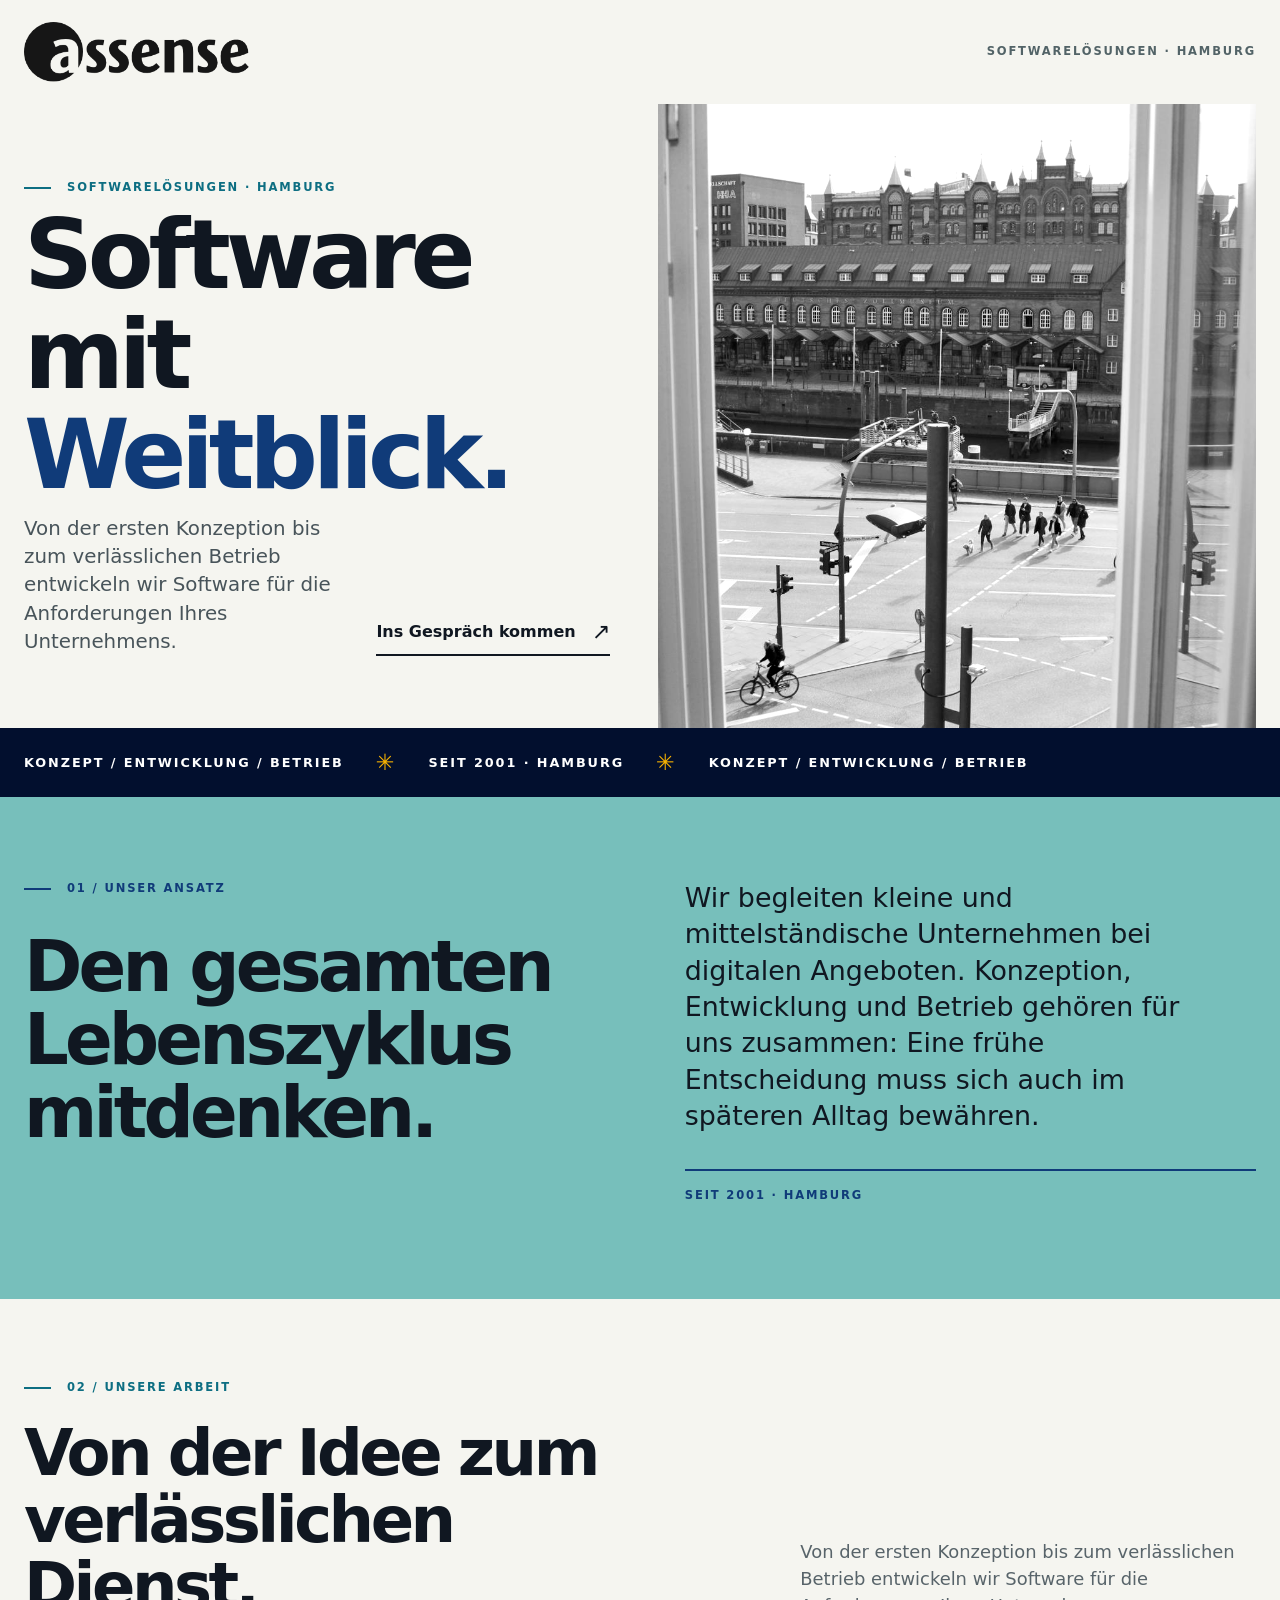
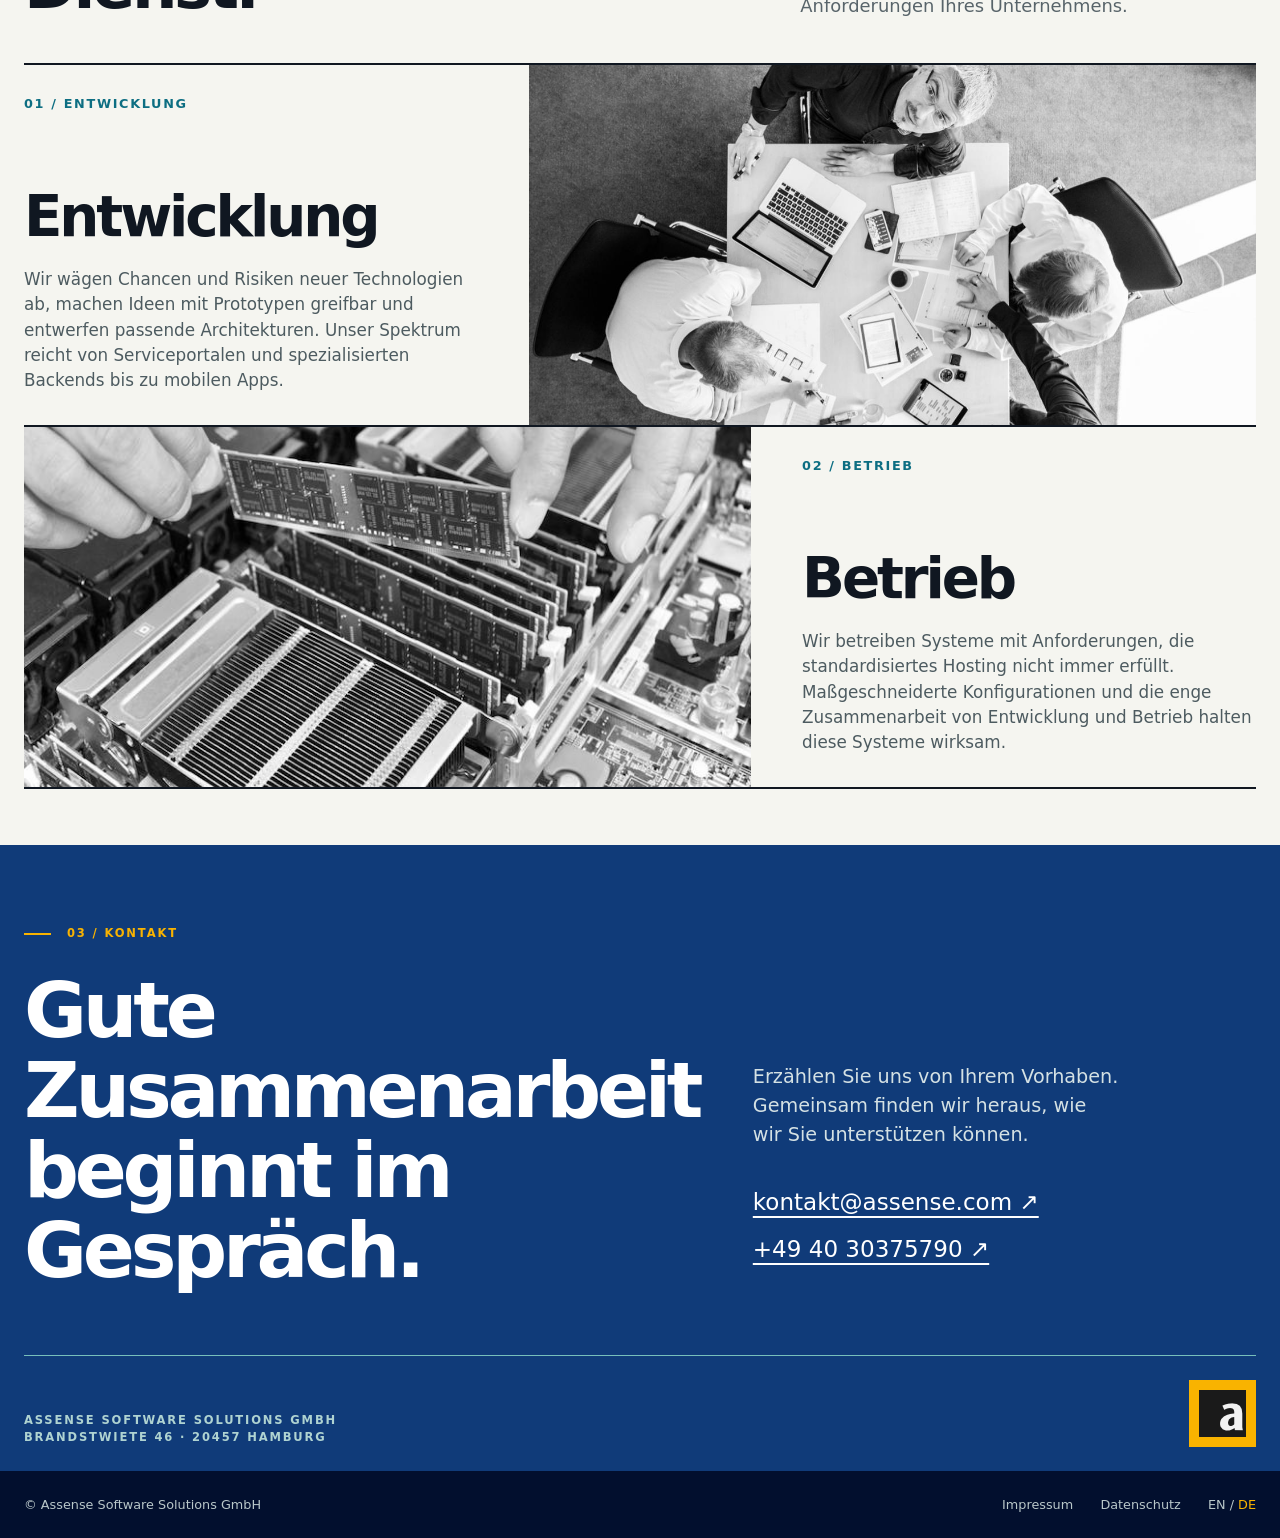
==== public/de/index.html @ f6736965 "Build static bilingual Assense site" ====
<!doctype html>
<html lang="de"><head><meta charset="utf-8"><meta name="viewport" content="width=device-width,initial-scale=1"><title>Assense Software Solutions — Hamburg</title><link rel="stylesheet" href="../assets/site.css"><meta name="description" content="Von der ersten Konzeption bis zum verlässlichen Betrieb entwickeln wir Software für die Anforderungen Ihres Unternehmens."><link rel="alternate" hreflang="en" href="https://assense.com/en/"><link rel="alternate" hreflang="de" href="https://assense.com/de/"><link rel="alternate" hreflang="x-default" href="https://assense.com/en/"></head>
<body><header class="mast"><div class="wrap mast-inner"><img src="../assense_logo_dark.png" alt="Assense"><p class="mast-note">Softwarelösungen · Hamburg</p></div></header>
<main><section class="hero" aria-labelledby="hero-title"><div class="wrap hero-grid"><div class="hero-copy"><p class="kicker">Softwarelösungen · Hamburg</p><h1 id="hero-title">Software mit<br><em>Weitblick.</em></h1><div class="hero-bottom"><p class="lede">Von der ersten Konzeption bis zum verlässlichen Betrieb entwickeln wir Software für die Anforderungen Ihres Unternehmens.</p><a class="arrow-link" href="#contact">Ins Gespräch kommen</a></div></div><div class="hero-art"><img src="../assets/banner.svg" alt="" fetchpriority="high"></div></div></section>
<div class="ticker" aria-hidden="true"><div class="wrap ticker-inner"><span>KONZEPT / ENTWICKLUNG / BETRIEB</span><b>✳</b><span>Seit 2001 · Hamburg</span><b>✳</b><span>KONZEPT / ENTWICKLUNG / BETRIEB</span></div></div>
<section class="approach" aria-labelledby="approach-title"><div class="wrap approach-grid"><div><p class="kicker">01 / Unser Ansatz</p><h2 id="approach-title">Den gesamten Lebenszyklus mitdenken.</h2></div><div class="approach-copy"><p>Wir begleiten kleine und mittelständische Unternehmen bei digitalen Angeboten. Konzeption, Entwicklung und Betrieb gehören für uns zusammen: Eine frühe Entscheidung muss sich auch im späteren Alltag bewähren.</p><div class="approach-rule"></div><p class="micro">Seit 2001 · Hamburg</p></div></div></section>
<section class="services" aria-labelledby="services-title"><div class="wrap"><div class="services-heading"><div><p class="kicker">02 / Unsere Arbeit</p><h2 id="services-title">Von der Idee zum verlässlichen Dienst.</h2></div><p>Von der ersten Konzeption bis zum verlässlichen Betrieb entwickeln wir Software für die Anforderungen Ihres Unternehmens.</p></div><article class="service-row"><div class="service-copy"><p class="service-no">01 / ENTWICKLUNG</p><h3>Entwicklung</h3><p>Wir wägen Chancen und Risiken neuer Technologien ab, machen Ideen mit Prototypen greifbar und entwerfen passende Architekturen. Unser Spektrum reicht von Serviceportalen und spezialisierten Backends bis zu mobilen Apps.</p></div><div class="service-visual"><img src="../assets/entwicklung.svg" alt="" loading="lazy"></div></article><article class="service-row reverse"><div class="service-visual"><img src="../assets/betrieb.svg" alt="" loading="lazy"></div><div class="service-copy"><p class="service-no">02 / BETRIEB</p><h3>Betrieb</h3><p>Wir betreiben Systeme mit Anforderungen, die standardisiertes Hosting nicht immer erfüllt. Maßgeschneiderte Konfigurationen und die enge Zusammenarbeit von Entwicklung und Betrieb halten diese Systeme wirksam.</p></div></article></div></section>
<section class="contact" id="contact" aria-labelledby="contact-title"><div class="wrap"><div class="contact-grid"><div><p class="kicker">03 / Kontakt</p><h2 id="contact-title">Gute Zusammenarbeit beginnt im Gespräch.</h2></div><div class="contact-content"><p>Erzählen Sie uns von Ihrem Vorhaben. Gemeinsam finden wir heraus, wie wir Sie unterstützen können.</p><a href="mailto:kontakt@assense.com">kontakt@assense.com ↗</a><a href="tel:+494030375790">+49 40 30375790 ↗</a></div></div><div class="contact-bottom"><p class="micro">Assense Software Solutions GmbH<br>Brandstwiete 46 · 20457 Hamburg</p><img src="../assense_logo_a_grau_eckig.png" alt="" aria-hidden="true"></div></div></section></main>
<footer class="footer"><div class="wrap footer-inner"><span>© Assense Software Solutions GmbH</span><div class="footer-links"><a href="imprint/">Impressum</a><a href="privacy/">Datenschutz</a><span class="lang"><a href="../en/"  lang="en">EN</a> / <a href="../de/" aria-current="page" lang="de">DE</a></span></div></div></footer></body></html>
---- public/assets/site.css ----
*{box-sizing:border-box}
html{scroll-behavior:smooth}
body{margin:0;background:#f5f5f0;color:#101721;font-family:system-ui,-apple-system,"Segoe UI",Roboto,Arial,sans-serif;line-height:1.5}
img{display:block;max-width:100%}
a{color:inherit}
a:focus-visible{outline:3px solid #f9b300;outline-offset:4px}
h1,h2,h3,p{margin:0}
h1,h2,h3{letter-spacing:-.055em;line-height:1.04}
.wrap{width:min(100% - 3rem,1350px);margin-inline:auto}
.mast{background:#f5f5f0}
.mast-inner{height:104px;display:flex;align-items:center;justify-content:space-between}
.mast img{width:225px;height:auto}
.mast-note,.meta,.kicker,.micro{font-size:.72rem;letter-spacing:.16em;text-transform:uppercase;font-weight:750}
.mast-note{color:#526367;text-align:right}
.hero{background:#f5f5f0}
.hero-grid{display:grid;grid-template-columns:1.03fr .97fr;min-height:590px}
.hero-copy{padding:4.7rem 3rem 4.5rem 0;display:flex;flex-direction:column;justify-content:space-between}
.kicker{color:#0d6e82;display:flex;align-items:center;gap:1rem}
.kicker:before{content:"";width:27px;height:2px;background:currentColor}
h1{font-size:clamp(4.6rem,7.5vw,8rem);max-width:10ch;font-weight:750;margin:.6rem 0}
h1 em{font-style:normal;color:#103b79}
.hero-bottom{display:grid;grid-template-columns:1fr auto;align-items:end;gap:2rem}
.lede{font-size:clamp(1.08rem,1.55vw,1.4rem);max-width:30ch;line-height:1.42;color:#48545a}
.arrow-link{font-weight:750;text-decoration:none;white-space:nowrap;display:inline-flex;align-items:center;gap:1rem;border-bottom:2px solid currentColor;padding-bottom:.35rem}
.arrow-link:after{content:"↗";font-size:1.4rem;font-weight:400}
.hero-art{position:relative;min-height:590px;overflow:hidden;background:#103b79}
.hero-art img{position:absolute;inset:0;width:100%;height:100%;object-fit:cover;filter:grayscale(100%) contrast(1.08)}
.ticker{background:#020f2e;color:#fff;overflow:hidden}
.ticker-inner{display:flex;align-items:center;gap:2rem;min-height:69px;white-space:nowrap;font-size:.8rem;text-transform:uppercase;letter-spacing:.15em;font-weight:750}
.ticker b{color:#f9b300;font-size:1.4rem;font-weight:500}
.approach{background:#77bfbb;padding:5.2rem 0 5.6rem;position:relative}
.approach-grid{display:grid;grid-template-columns:1fr 1fr;gap:clamp(2rem,7vw,8rem)}
.approach h2{font-size:clamp(3.2rem,5.5vw,6rem);max-width:13ch}
.approach .kicker{color:#103b79;margin-bottom:2.1rem}
.approach-copy{align-self:end;padding-bottom:.3rem}
.approach-copy p:first-child{font-size:clamp(1.35rem,2.1vw,1.9rem);line-height:1.35;max-width:31ch;font-weight:500}
.approach-rule{height:2px;background:#103b79;margin:2.2rem 0 1rem}
.approach-copy .micro{color:#103b79}
.services{background:#f5f5f0;padding:5rem 0 3.5rem}
.services-heading{display:grid;grid-template-columns:1fr 1fr;gap:3rem;align-items:end;margin-bottom:2.7rem}
.services h2{font-size:clamp(3.2rem,5vw,5.5rem);max-width:15ch}
.services .kicker{margin-bottom:1.5rem}
.services-heading p:last-child{max-width:40ch;color:#58646a;font-size:1.12rem;justify-self:end}
.service-row{display:grid;grid-template-columns:.82fr 1.18fr;min-height:360px;border-top:2px solid #101721}
.service-row:last-child{border-bottom:2px solid #101721}
.service-row.reverse{grid-template-columns:1.18fr .82fr}
.service-copy{display:flex;flex-direction:column;padding:1.8rem clamp(1.5rem,4vw,4rem) 2rem 0}
.service-row.reverse .service-copy{padding-left:clamp(1.5rem,4vw,4rem);padding-right:0}
.service-no{color:#0d6e82;font-size:.8rem;letter-spacing:.13em;font-weight:750}
.service-copy h3{font-size:clamp(2.8rem,4.4vw,4.9rem);margin:auto 0 1.3rem}
.service-copy p:last-child{font-size:1.05rem;line-height:1.5;color:#4d5b60;max-width:51ch}
.service-visual{position:relative;overflow:hidden;min-height:360px;background:#103b79}
.service-visual img{width:100%;height:100%;position:absolute;object-fit:cover;filter:grayscale(100%)}
.contact{background:#103b79;color:#fff;padding:5rem 0 0;overflow:hidden}
.contact-grid{display:grid;grid-template-columns:1.15fr .85fr;gap:3rem;align-items:end}
.contact .kicker{color:#f9b300;margin-bottom:1.8rem}
.contact h2{font-size:clamp(3.7rem,6vw,7rem);max-width:12ch}
.contact-content{padding-bottom:.7rem}
.contact-content p{color:#d4e1e4;font-size:1.2rem;max-width:30ch;margin-bottom:2.2rem}
.contact-content a{display:block;width:fit-content;color:#fff;font-size:clamp(1.1rem,1.8vw,1.7rem);text-underline-offset:.28em;margin:.8rem 0}
.contact-content a:hover{color:#f9b300}
.contact-bottom{margin-top:4rem;display:flex;align-items:end;justify-content:space-between;border-top:1px solid #77bfbb;padding:1.5rem 0}
.contact-bottom img{width:67px;height:67px;background:#f9b300;padding:10px}
.contact-bottom .micro{color:#afd3d1}
.footer{background:#020f2e;color:#b9c7c9;padding:1.5rem 0;font-size:.8rem}
.footer-inner{display:flex;justify-content:space-between;gap:1rem;flex-wrap:wrap}
.footer-links{display:flex;gap:1.7rem}
.footer a{text-decoration:none}
.footer .lang a{color:#b9c7c9}
.footer .lang a[aria-current]{color:#f9b300}
.draft{opacity:.6}
@media(max-width:900px){.hero-grid{grid-template-columns:1fr 1fr}.hero-copy{padding-right:1.5rem}h1{font-size:clamp(3.6rem,8vw,6rem)}.hero-bottom{display:block}.arrow-link{margin-top:1.8rem}.service-row,.service-row.reverse{grid-template-columns:1fr 1fr}}
@media(max-width:700px){.wrap{width:min(100% - 2rem,1350px)}.mast-inner{height:76px}.mast img{width:160px}.mast-note{font-size:.58rem}.hero-grid,.approach-grid,.services-heading,.service-row,.service-row.reverse,.contact-grid{grid-template-columns:1fr}.hero-copy{min-height:500px;padding:3rem 0}.hero-art{min-height:360px}.hero-caption{bottom:1rem}.ticker-inner{min-height:56px;font-size:.67rem;gap:1rem}.approach{padding:4rem 0}.approach-copy{margin-top:1rem}.services{padding:4rem 0 2rem}.services-heading p:last-child{justify-self:start}.service-row{display:flex;flex-direction:column}.service-row.reverse{flex-direction:column-reverse}.service-copy,.service-row.reverse .service-copy{min-height:310px;padding:1.5rem 0 2rem}.service-visual{min-height:280px}.contact{padding-top:4rem}.contact-content{margin-top:2rem}.contact-bottom{margin-top:3rem}}
@media(prefers-reduced-motion:reduce){html{scroll-behavior:auto}}
.legal{background:#f5f5f0;min-height:65vh;padding:3.5rem 0 6rem}
.legal .kicker{margin-bottom:2rem}
.legal h1{font-size:clamp(3.3rem,6vw,6rem);max-width:none;margin:0 0 2.5rem}
.legal-body{max-width:74ch;font-size:1.06rem}
.legal-body h2{font-size:1.65rem;letter-spacing:-.03em;margin:2.4rem 0 .8rem}
.legal-body p,.legal-body ul{margin:0 0 1rem}
.legal-body a{text-underline-offset:.2em}
.legal-back{display:inline-block;margin-bottom:2rem;text-underline-offset:.25em}
.legal-note{background:#e5eeec;padding:1rem 1.25rem;border-left:4px solid #0d6e82}
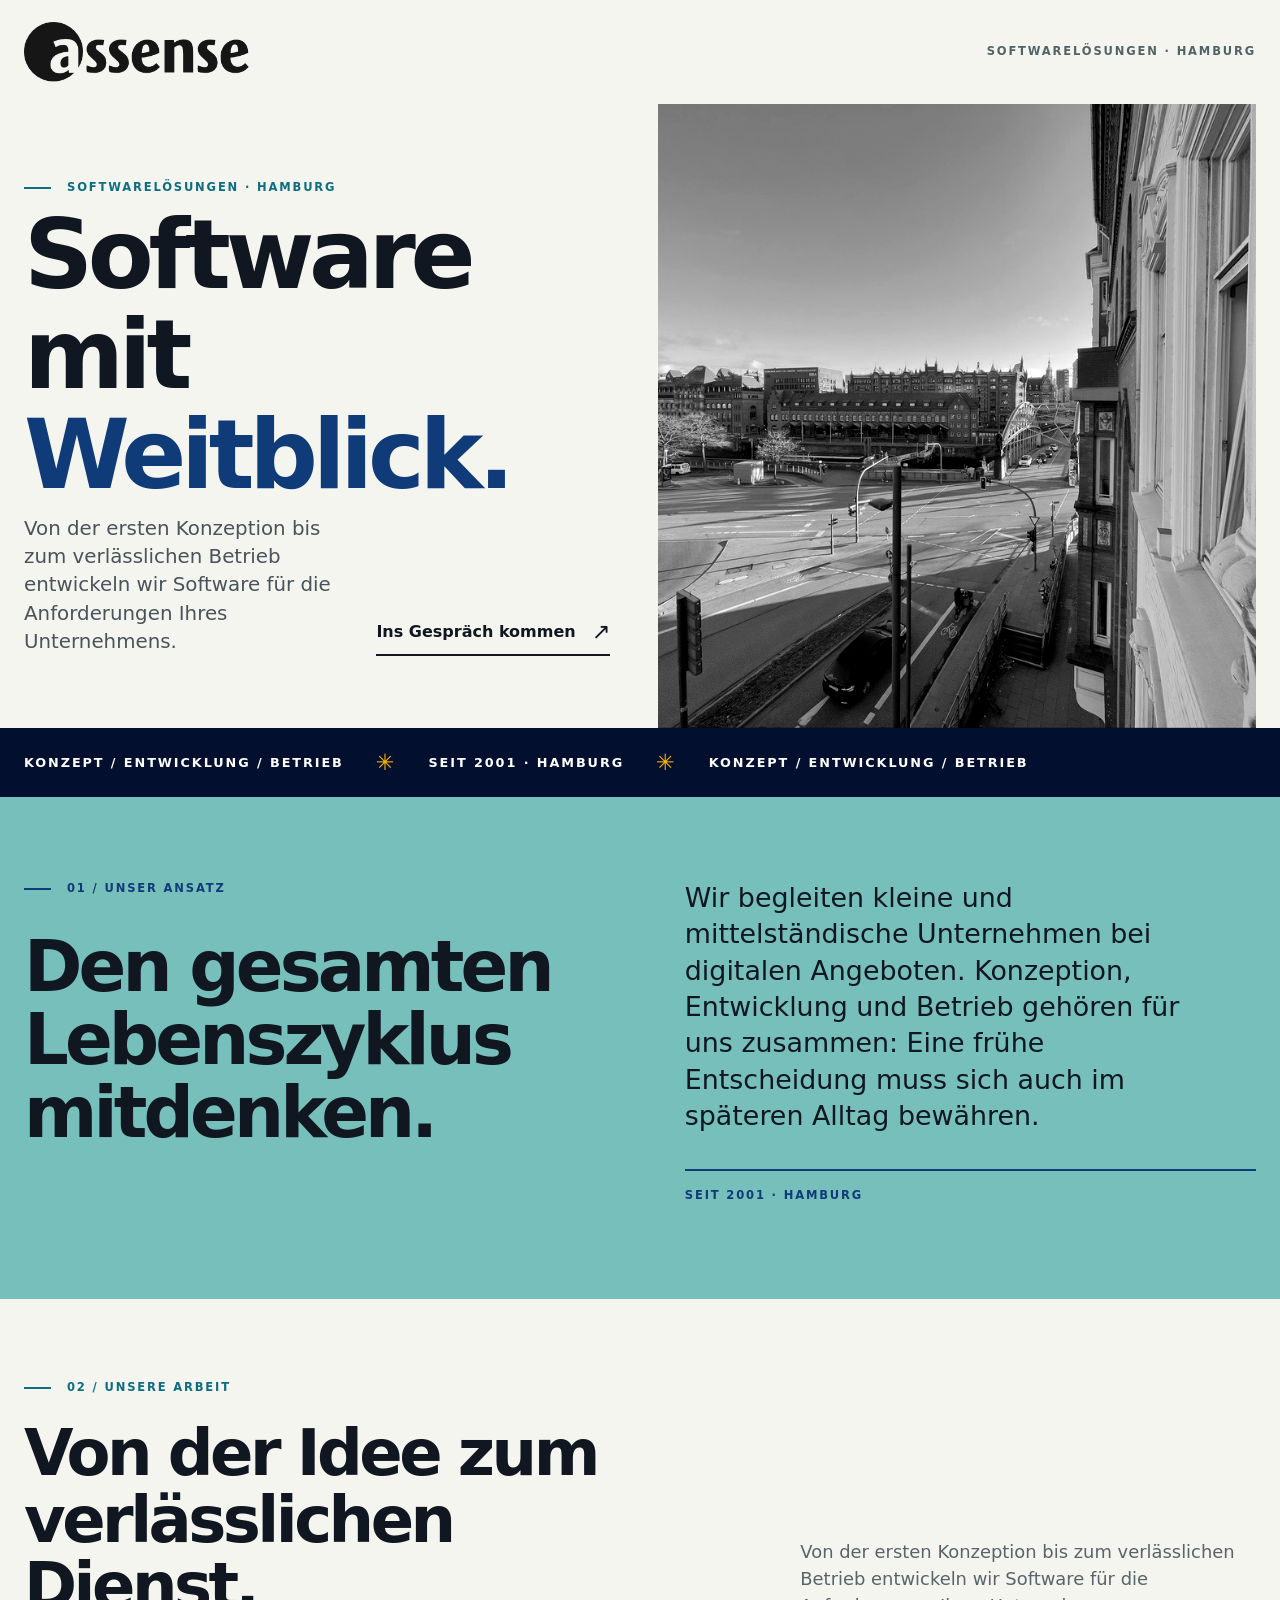
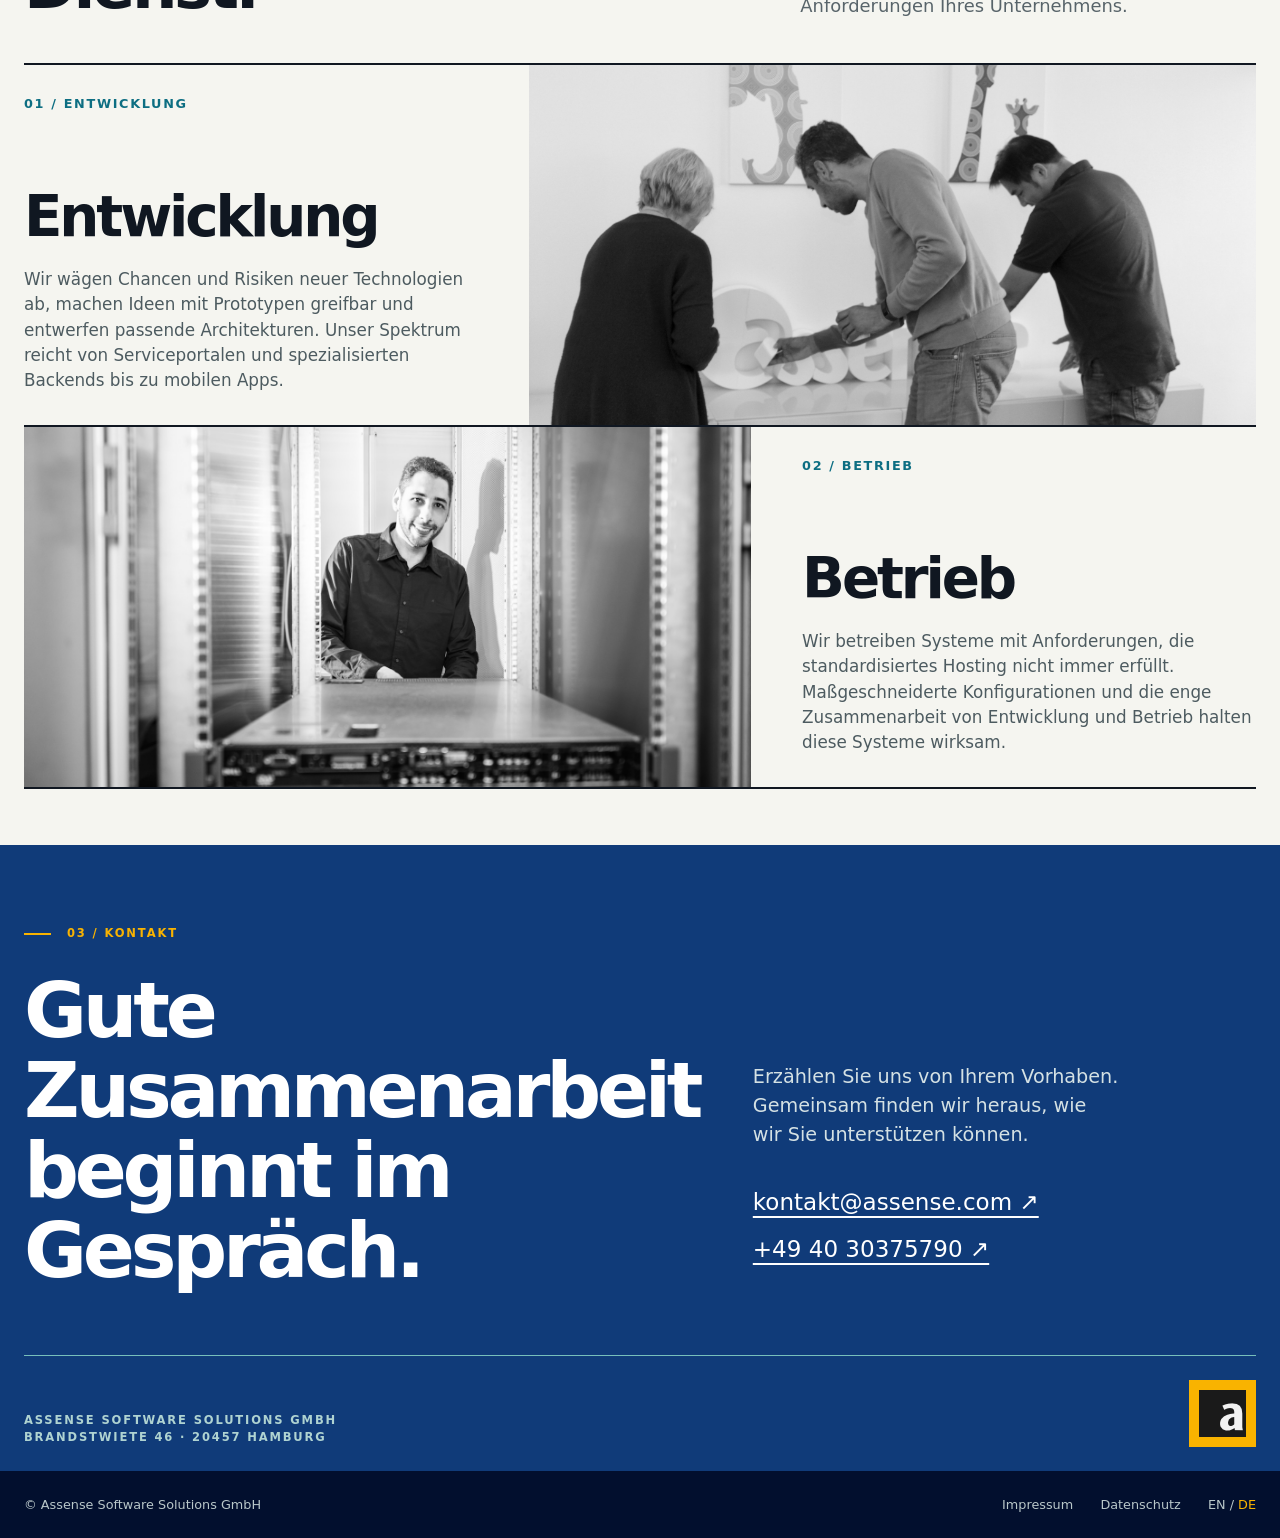
==== commit e556a7a4: "Format site sources and place selected photographs" ====
--- a/public/de/index.html
+++ b/public/de/index.html
@@ -1,9 +1,120 @@
 <!doctype html>
-<html lang="de"><head><meta charset="utf-8"><meta name="viewport" content="width=device-width,initial-scale=1"><title>Assense Software Solutions — Hamburg</title><link rel="stylesheet" href="../assets/site.css"><meta name="description" content="Von der ersten Konzeption bis zum verlässlichen Betrieb entwickeln wir Software für die Anforderungen Ihres Unternehmens."><link rel="alternate" hreflang="en" href="https://assense.com/en/"><link rel="alternate" hreflang="de" href="https://assense.com/de/"><link rel="alternate" hreflang="x-default" href="https://assense.com/en/"></head>
-<body><header class="mast"><div class="wrap mast-inner"><img src="../assense_logo_dark.png" alt="Assense"><p class="mast-note">Softwarelösungen · Hamburg</p></div></header>
-<main><section class="hero" aria-labelledby="hero-title"><div class="wrap hero-grid"><div class="hero-copy"><p class="kicker">Softwarelösungen · Hamburg</p><h1 id="hero-title">Software mit<br><em>Weitblick.</em></h1><div class="hero-bottom"><p class="lede">Von der ersten Konzeption bis zum verlässlichen Betrieb entwickeln wir Software für die Anforderungen Ihres Unternehmens.</p><a class="arrow-link" href="#contact">Ins Gespräch kommen</a></div></div><div class="hero-art"><img src="../assets/banner.svg" alt="" fetchpriority="high"></div></div></section>
-<div class="ticker" aria-hidden="true"><div class="wrap ticker-inner"><span>KONZEPT / ENTWICKLUNG / BETRIEB</span><b>✳</b><span>Seit 2001 · Hamburg</span><b>✳</b><span>KONZEPT / ENTWICKLUNG / BETRIEB</span></div></div>
-<section class="approach" aria-labelledby="approach-title"><div class="wrap approach-grid"><div><p class="kicker">01 / Unser Ansatz</p><h2 id="approach-title">Den gesamten Lebenszyklus mitdenken.</h2></div><div class="approach-copy"><p>Wir begleiten kleine und mittelständische Unternehmen bei digitalen Angeboten. Konzeption, Entwicklung und Betrieb gehören für uns zusammen: Eine frühe Entscheidung muss sich auch im späteren Alltag bewähren.</p><div class="approach-rule"></div><p class="micro">Seit 2001 · Hamburg</p></div></div></section>
-<section class="services" aria-labelledby="services-title"><div class="wrap"><div class="services-heading"><div><p class="kicker">02 / Unsere Arbeit</p><h2 id="services-title">Von der Idee zum verlässlichen Dienst.</h2></div><p>Von der ersten Konzeption bis zum verlässlichen Betrieb entwickeln wir Software für die Anforderungen Ihres Unternehmens.</p></div><article class="service-row"><div class="service-copy"><p class="service-no">01 / ENTWICKLUNG</p><h3>Entwicklung</h3><p>Wir wägen Chancen und Risiken neuer Technologien ab, machen Ideen mit Prototypen greifbar und entwerfen passende Architekturen. Unser Spektrum reicht von Serviceportalen und spezialisierten Backends bis zu mobilen Apps.</p></div><div class="service-visual"><img src="../assets/entwicklung.svg" alt="" loading="lazy"></div></article><article class="service-row reverse"><div class="service-visual"><img src="../assets/betrieb.svg" alt="" loading="lazy"></div><div class="service-copy"><p class="service-no">02 / BETRIEB</p><h3>Betrieb</h3><p>Wir betreiben Systeme mit Anforderungen, die standardisiertes Hosting nicht immer erfüllt. Maßgeschneiderte Konfigurationen und die enge Zusammenarbeit von Entwicklung und Betrieb halten diese Systeme wirksam.</p></div></article></div></section>
-<section class="contact" id="contact" aria-labelledby="contact-title"><div class="wrap"><div class="contact-grid"><div><p class="kicker">03 / Kontakt</p><h2 id="contact-title">Gute Zusammenarbeit beginnt im Gespräch.</h2></div><div class="contact-content"><p>Erzählen Sie uns von Ihrem Vorhaben. Gemeinsam finden wir heraus, wie wir Sie unterstützen können.</p><a href="mailto:kontakt@assense.com">kontakt@assense.com ↗</a><a href="tel:+494030375790">+49 40 30375790 ↗</a></div></div><div class="contact-bottom"><p class="micro">Assense Software Solutions GmbH<br>Brandstwiete 46 · 20457 Hamburg</p><img src="../assense_logo_a_grau_eckig.png" alt="" aria-hidden="true"></div></div></section></main>
-<footer class="footer"><div class="wrap footer-inner"><span>© Assense Software Solutions GmbH</span><div class="footer-links"><a href="imprint/">Impressum</a><a href="privacy/">Datenschutz</a><span class="lang"><a href="../en/"  lang="en">EN</a> / <a href="../de/" aria-current="page" lang="de">DE</a></span></div></div></footer></body></html>+<html lang="de">
+  <head>
+    <meta charset="utf-8">
+    <meta name="viewport" content="width=device-width,initial-scale=1">
+    <title>Assense Software Solutions — Hamburg</title>
+    <link rel="stylesheet" href="../assets/site.css">
+    <meta name="description" content="Von der ersten Konzeption bis zum verlässlichen Betrieb entwickeln wir Software für die Anforderungen Ihres Unternehmens.">
+    <link rel="alternate" hreflang="en" href="https://assense.com/en/">
+    <link rel="alternate" hreflang="de" href="https://assense.com/de/">
+    <link rel="alternate" hreflang="x-default" href="https://assense.com/en/">
+  </head>
+  <body>
+    <header class="mast">
+      <div class="wrap mast-inner">
+        <img src="../assense_logo_dark.png" alt="Assense">
+        <p class="mast-note">Softwarelösungen · Hamburg</p>
+      </div>
+    </header>
+    <main>
+      <section class="hero" aria-labelledby="hero-title">
+        <div class="wrap hero-grid">
+          <div class="hero-copy">
+            <p class="kicker">Softwarelösungen · Hamburg</p>
+            <h1 id="hero-title">Software mit<br><em>Weitblick.</em></h1>
+            <div class="hero-bottom">
+              <p class="lede">Von der ersten Konzeption bis zum verlässlichen Betrieb entwickeln wir Software für die Anforderungen Ihres Unternehmens.</p>
+              <a class="arrow-link" href="#contact">Ins Gespräch kommen</a>
+            </div>
+          </div>
+          <div class="hero-art">
+            <img src="../images/window_view.png" alt="" fetchpriority="high">
+          </div>
+        </div>
+      </section>
+      <div class="ticker" aria-hidden="true">
+        <div class="wrap ticker-inner">
+          <span>KONZEPT / ENTWICKLUNG / BETRIEB</span>
+          <b>✳</b>
+          <span>Seit 2001 · Hamburg</span>
+          <b>✳</b>
+          <span>KONZEPT / ENTWICKLUNG / BETRIEB</span>
+        </div>
+      </div>
+      <section class="approach" aria-labelledby="approach-title">
+        <div class="wrap approach-grid">
+          <div>
+            <p class="kicker">01 / Unser Ansatz</p>
+            <h2 id="approach-title">Den gesamten Lebenszyklus mitdenken.</h2>
+          </div>
+          <div class="approach-copy">
+            <p>Wir begleiten kleine und mittelständische Unternehmen bei digitalen Angeboten. Konzeption, Entwicklung und Betrieb gehören für uns zusammen: Eine frühe Entscheidung muss sich auch im späteren Alltag bewähren.</p>
+            <div class="approach-rule"></div>
+            <p class="micro">Seit 2001 · Hamburg</p>
+          </div>
+        </div>
+      </section>
+      <section class="services" aria-labelledby="services-title">
+        <div class="wrap">
+          <div class="services-heading">
+            <div>
+              <p class="kicker">02 / Unsere Arbeit</p>
+              <h2 id="services-title">Von der Idee zum verlässlichen Dienst.</h2>
+            </div>
+            <p>Von der ersten Konzeption bis zum verlässlichen Betrieb entwickeln wir Software für die Anforderungen Ihres Unternehmens.</p>
+          </div>
+          <article class="service-row">
+            <div class="service-copy">
+              <p class="service-no">01 / ENTWICKLUNG</p>
+              <h3>Entwicklung</h3>
+              <p>Wir wägen Chancen und Risiken neuer Technologien ab, machen Ideen mit Prototypen greifbar und entwerfen passende Architekturen. Unser Spektrum reicht von Serviceportalen und spezialisierten Backends bis zu mobilen Apps.</p>
+            </div>
+            <div class="service-visual">
+              <img src="../images/assembly.png" alt="" loading="lazy">
+            </div>
+          </article>
+          <article class="service-row reverse">
+            <div class="service-visual">
+              <img src="../images/operations_1.jpeg" alt="" loading="lazy">
+            </div>
+            <div class="service-copy">
+              <p class="service-no">02 / BETRIEB</p>
+              <h3>Betrieb</h3>
+              <p>Wir betreiben Systeme mit Anforderungen, die standardisiertes Hosting nicht immer erfüllt. Maßgeschneiderte Konfigurationen und die enge Zusammenarbeit von Entwicklung und Betrieb halten diese Systeme wirksam.</p>
+            </div>
+          </article>
+        </div>
+      </section>
+      <section class="contact" id="contact" aria-labelledby="contact-title">
+        <div class="wrap">
+          <div class="contact-grid">
+            <div>
+              <p class="kicker">03 / Kontakt</p>
+              <h2 id="contact-title">Gute Zusammenarbeit beginnt im Gespräch.</h2>
+            </div>
+            <div class="contact-content">
+              <p>Erzählen Sie uns von Ihrem Vorhaben. Gemeinsam finden wir heraus, wie wir Sie unterstützen können.</p>
+              <a href="mailto:kontakt@assense.com">kontakt@assense.com ↗</a>
+              <a href="tel:+494030375790">+49 40 30375790 ↗</a>
+            </div>
+          </div>
+          <div class="contact-bottom">
+            <p class="micro">Assense Software Solutions GmbH<br>Brandstwiete 46 · 20457 Hamburg</p>
+            <img src="../assense_logo_a_grau_eckig.png" alt="" aria-hidden="true">
+          </div>
+        </div>
+      </section>
+    </main>
+    <footer class="footer">
+      <div class="wrap footer-inner">
+        <span>© Assense Software Solutions GmbH</span>
+        <div class="footer-links">
+          <a href="imprint/">Impressum</a>
+          <a href="privacy/">Datenschutz</a>
+          <span class="lang"><a href="../en/" lang="en">EN</a> / <a href="../de/" aria-current="page" lang="de">DE</a></span>
+        </div>
+      </div>
+    </footer>
+  </body>
+</html>
--- a/public/assets/site.css
+++ b/public/assets/site.css
@@ -1,84 +1,556 @@
-
-*{box-sizing:border-box}
-html{scroll-behavior:smooth}
-body{margin:0;background:#f5f5f0;color:#101721;font-family:system-ui,-apple-system,"Segoe UI",Roboto,Arial,sans-serif;line-height:1.5}
-img{display:block;max-width:100%}
-a{color:inherit}
-a:focus-visible{outline:3px solid #f9b300;outline-offset:4px}
-h1,h2,h3,p{margin:0}
-h1,h2,h3{letter-spacing:-.055em;line-height:1.04}
-.wrap{width:min(100% - 3rem,1350px);margin-inline:auto}
-.mast{background:#f5f5f0}
-.mast-inner{height:104px;display:flex;align-items:center;justify-content:space-between}
-.mast img{width:225px;height:auto}
-.mast-note,.meta,.kicker,.micro{font-size:.72rem;letter-spacing:.16em;text-transform:uppercase;font-weight:750}
-.mast-note{color:#526367;text-align:right}
-.hero{background:#f5f5f0}
-.hero-grid{display:grid;grid-template-columns:1.03fr .97fr;min-height:590px}
-.hero-copy{padding:4.7rem 3rem 4.5rem 0;display:flex;flex-direction:column;justify-content:space-between}
-.kicker{color:#0d6e82;display:flex;align-items:center;gap:1rem}
-.kicker:before{content:"";width:27px;height:2px;background:currentColor}
-h1{font-size:clamp(4.6rem,7.5vw,8rem);max-width:10ch;font-weight:750;margin:.6rem 0}
-h1 em{font-style:normal;color:#103b79}
-.hero-bottom{display:grid;grid-template-columns:1fr auto;align-items:end;gap:2rem}
-.lede{font-size:clamp(1.08rem,1.55vw,1.4rem);max-width:30ch;line-height:1.42;color:#48545a}
-.arrow-link{font-weight:750;text-decoration:none;white-space:nowrap;display:inline-flex;align-items:center;gap:1rem;border-bottom:2px solid currentColor;padding-bottom:.35rem}
-.arrow-link:after{content:"↗";font-size:1.4rem;font-weight:400}
-.hero-art{position:relative;min-height:590px;overflow:hidden;background:#103b79}
-.hero-art img{position:absolute;inset:0;width:100%;height:100%;object-fit:cover;filter:grayscale(100%) contrast(1.08)}
-.ticker{background:#020f2e;color:#fff;overflow:hidden}
-.ticker-inner{display:flex;align-items:center;gap:2rem;min-height:69px;white-space:nowrap;font-size:.8rem;text-transform:uppercase;letter-spacing:.15em;font-weight:750}
-.ticker b{color:#f9b300;font-size:1.4rem;font-weight:500}
-.approach{background:#77bfbb;padding:5.2rem 0 5.6rem;position:relative}
-.approach-grid{display:grid;grid-template-columns:1fr 1fr;gap:clamp(2rem,7vw,8rem)}
-.approach h2{font-size:clamp(3.2rem,5.5vw,6rem);max-width:13ch}
-.approach .kicker{color:#103b79;margin-bottom:2.1rem}
-.approach-copy{align-self:end;padding-bottom:.3rem}
-.approach-copy p:first-child{font-size:clamp(1.35rem,2.1vw,1.9rem);line-height:1.35;max-width:31ch;font-weight:500}
-.approach-rule{height:2px;background:#103b79;margin:2.2rem 0 1rem}
-.approach-copy .micro{color:#103b79}
-.services{background:#f5f5f0;padding:5rem 0 3.5rem}
-.services-heading{display:grid;grid-template-columns:1fr 1fr;gap:3rem;align-items:end;margin-bottom:2.7rem}
-.services h2{font-size:clamp(3.2rem,5vw,5.5rem);max-width:15ch}
-.services .kicker{margin-bottom:1.5rem}
-.services-heading p:last-child{max-width:40ch;color:#58646a;font-size:1.12rem;justify-self:end}
-.service-row{display:grid;grid-template-columns:.82fr 1.18fr;min-height:360px;border-top:2px solid #101721}
-.service-row:last-child{border-bottom:2px solid #101721}
-.service-row.reverse{grid-template-columns:1.18fr .82fr}
-.service-copy{display:flex;flex-direction:column;padding:1.8rem clamp(1.5rem,4vw,4rem) 2rem 0}
-.service-row.reverse .service-copy{padding-left:clamp(1.5rem,4vw,4rem);padding-right:0}
-.service-no{color:#0d6e82;font-size:.8rem;letter-spacing:.13em;font-weight:750}
-.service-copy h3{font-size:clamp(2.8rem,4.4vw,4.9rem);margin:auto 0 1.3rem}
-.service-copy p:last-child{font-size:1.05rem;line-height:1.5;color:#4d5b60;max-width:51ch}
-.service-visual{position:relative;overflow:hidden;min-height:360px;background:#103b79}
-.service-visual img{width:100%;height:100%;position:absolute;object-fit:cover;filter:grayscale(100%)}
-.contact{background:#103b79;color:#fff;padding:5rem 0 0;overflow:hidden}
-.contact-grid{display:grid;grid-template-columns:1.15fr .85fr;gap:3rem;align-items:end}
-.contact .kicker{color:#f9b300;margin-bottom:1.8rem}
-.contact h2{font-size:clamp(3.7rem,6vw,7rem);max-width:12ch}
-.contact-content{padding-bottom:.7rem}
-.contact-content p{color:#d4e1e4;font-size:1.2rem;max-width:30ch;margin-bottom:2.2rem}
-.contact-content a{display:block;width:fit-content;color:#fff;font-size:clamp(1.1rem,1.8vw,1.7rem);text-underline-offset:.28em;margin:.8rem 0}
-.contact-content a:hover{color:#f9b300}
-.contact-bottom{margin-top:4rem;display:flex;align-items:end;justify-content:space-between;border-top:1px solid #77bfbb;padding:1.5rem 0}
-.contact-bottom img{width:67px;height:67px;background:#f9b300;padding:10px}
-.contact-bottom .micro{color:#afd3d1}
-.footer{background:#020f2e;color:#b9c7c9;padding:1.5rem 0;font-size:.8rem}
-.footer-inner{display:flex;justify-content:space-between;gap:1rem;flex-wrap:wrap}
-.footer-links{display:flex;gap:1.7rem}
-.footer a{text-decoration:none}
-.footer .lang a{color:#b9c7c9}
-.footer .lang a[aria-current]{color:#f9b300}
-.draft{opacity:.6}
-@media(max-width:900px){.hero-grid{grid-template-columns:1fr 1fr}.hero-copy{padding-right:1.5rem}h1{font-size:clamp(3.6rem,8vw,6rem)}.hero-bottom{display:block}.arrow-link{margin-top:1.8rem}.service-row,.service-row.reverse{grid-template-columns:1fr 1fr}}
-@media(max-width:700px){.wrap{width:min(100% - 2rem,1350px)}.mast-inner{height:76px}.mast img{width:160px}.mast-note{font-size:.58rem}.hero-grid,.approach-grid,.services-heading,.service-row,.service-row.reverse,.contact-grid{grid-template-columns:1fr}.hero-copy{min-height:500px;padding:3rem 0}.hero-art{min-height:360px}.hero-caption{bottom:1rem}.ticker-inner{min-height:56px;font-size:.67rem;gap:1rem}.approach{padding:4rem 0}.approach-copy{margin-top:1rem}.services{padding:4rem 0 2rem}.services-heading p:last-child{justify-self:start}.service-row{display:flex;flex-direction:column}.service-row.reverse{flex-direction:column-reverse}.service-copy,.service-row.reverse .service-copy{min-height:310px;padding:1.5rem 0 2rem}.service-visual{min-height:280px}.contact{padding-top:4rem}.contact-content{margin-top:2rem}.contact-bottom{margin-top:3rem}}
-@media(prefers-reduced-motion:reduce){html{scroll-behavior:auto}}
-.legal{background:#f5f5f0;min-height:65vh;padding:3.5rem 0 6rem}
-.legal .kicker{margin-bottom:2rem}
-.legal h1{font-size:clamp(3.3rem,6vw,6rem);max-width:none;margin:0 0 2.5rem}
-.legal-body{max-width:74ch;font-size:1.06rem}
-.legal-body h2{font-size:1.65rem;letter-spacing:-.03em;margin:2.4rem 0 .8rem}
-.legal-body p,.legal-body ul{margin:0 0 1rem}
-.legal-body a{text-underline-offset:.2em}
-.legal-back{display:inline-block;margin-bottom:2rem;text-underline-offset:.25em}
-.legal-note{background:#e5eeec;padding:1rem 1.25rem;border-left:4px solid #0d6e82}
+* {
+  box-sizing: border-box;
+}
+
+html {
+  scroll-behavior: smooth;
+}
+
+body {
+  margin: 0;
+  background: #f5f5f0;
+  color: #101721;
+  font-family: system-ui, -apple-system, "Segoe UI", Roboto, Arial, sans-serif;
+  line-height: 1.5;
+}
+
+img {
+  display: block;
+  max-width: 100%;
+}
+
+a {
+  color: inherit;
+}
+
+a:focus-visible {
+  outline: 3px solid #f9b300;
+  outline-offset: 4px;
+}
+
+h1, h2, h3, p {
+  margin: 0;
+}
+
+h1, h2, h3 {
+  letter-spacing: -.055em;
+  line-height: 1.04;
+}
+
+.wrap {
+  width: min(100% - 3rem, 1350px);
+  margin-inline: auto;
+}
+
+.mast {
+  background: #f5f5f0;
+}
+
+.mast-inner {
+  height: 104px;
+  display: flex;
+  align-items: center;
+  justify-content: space-between;
+}
+
+.mast img {
+  width: 225px;
+  height: auto;
+}
+
+.mast-note, .meta, .kicker, .micro {
+  font-size: .72rem;
+  letter-spacing: .16em;
+  text-transform: uppercase;
+  font-weight: 750;
+}
+
+.mast-note {
+  color: #526367;
+  text-align: right;
+}
+
+.hero {
+  background: #f5f5f0;
+}
+
+.hero-grid {
+  display: grid;
+  grid-template-columns: 1.03fr .97fr;
+  min-height: 590px;
+}
+
+.hero-copy {
+  padding: 4.7rem 3rem 4.5rem 0;
+  display: flex;
+  flex-direction: column;
+  justify-content: space-between;
+}
+
+.kicker {
+  color: #0d6e82;
+  display: flex;
+  align-items: center;
+  gap: 1rem;
+}
+
+.kicker:before {
+  content: "";
+  width: 27px;
+  height: 2px;
+  background: currentColor;
+}
+
+h1 {
+  font-size: clamp(4.6rem, 7.5vw, 8rem);
+  max-width: 10ch;
+  font-weight: 750;
+  margin: .6rem 0;
+}
+
+h1 em {
+  font-style: normal;
+  color: #103b79;
+}
+
+.hero-bottom {
+  display: grid;
+  grid-template-columns: 1fr auto;
+  align-items: end;
+  gap: 2rem;
+}
+
+.lede {
+  font-size: clamp(1.08rem, 1.55vw, 1.4rem);
+  max-width: 30ch;
+  line-height: 1.42;
+  color: #48545a;
+}
+
+.arrow-link {
+  font-weight: 750;
+  text-decoration: none;
+  white-space: nowrap;
+  display: inline-flex;
+  align-items: center;
+  gap: 1rem;
+  border-bottom: 2px solid currentColor;
+  padding-bottom: .35rem;
+}
+
+.arrow-link:after {
+  content: "↗";
+  font-size: 1.4rem;
+  font-weight: 400;
+}
+
+.hero-art {
+  position: relative;
+  min-height: 590px;
+  overflow: hidden;
+  background: #103b79;
+}
+
+.hero-art img {
+  position: absolute;
+  inset: 0;
+  width: 100%;
+  height: 100%;
+  object-fit: cover;
+  filter: grayscale(100%) contrast(1.08);
+}
+
+.ticker {
+  background: #020f2e;
+  color: #fff;
+  overflow: hidden;
+}
+
+.ticker-inner {
+  display: flex;
+  align-items: center;
+  gap: 2rem;
+  min-height: 69px;
+  white-space: nowrap;
+  font-size: .8rem;
+  text-transform: uppercase;
+  letter-spacing: .15em;
+  font-weight: 750;
+}
+
+.ticker b {
+  color: #f9b300;
+  font-size: 1.4rem;
+  font-weight: 500;
+}
+
+.approach {
+  background: #77bfbb;
+  padding: 5.2rem 0 5.6rem;
+  position: relative;
+}
+
+.approach-grid {
+  display: grid;
+  grid-template-columns: 1fr 1fr;
+  gap: clamp(2rem, 7vw, 8rem);
+}
+
+.approach h2 {
+  font-size: clamp(3.2rem, 5.5vw, 6rem);
+  max-width: 13ch;
+}
+
+.approach .kicker {
+  color: #103b79;
+  margin-bottom: 2.1rem;
+}
+
+.approach-copy {
+  align-self: end;
+  padding-bottom: .3rem;
+}
+
+.approach-copy p:first-child {
+  font-size: clamp(1.35rem, 2.1vw, 1.9rem);
+  line-height: 1.35;
+  max-width: 31ch;
+  font-weight: 500;
+}
+
+.approach-rule {
+  height: 2px;
+  background: #103b79;
+  margin: 2.2rem 0 1rem;
+}
+
+.approach-copy .micro {
+  color: #103b79;
+}
+
+.services {
+  background: #f5f5f0;
+  padding: 5rem 0 3.5rem;
+}
+
+.services-heading {
+  display: grid;
+  grid-template-columns: 1fr 1fr;
+  gap: 3rem;
+  align-items: end;
+  margin-bottom: 2.7rem;
+}
+
+.services h2 {
+  font-size: clamp(3.2rem, 5vw, 5.5rem);
+  max-width: 15ch;
+}
+
+.services .kicker {
+  margin-bottom: 1.5rem;
+}
+
+.services-heading p:last-child {
+  max-width: 40ch;
+  color: #58646a;
+  font-size: 1.12rem;
+  justify-self: end;
+}
+
+.service-row {
+  display: grid;
+  grid-template-columns: .82fr 1.18fr;
+  min-height: 360px;
+  border-top: 2px solid #101721;
+}
+
+.service-row:last-child {
+  border-bottom: 2px solid #101721;
+}
+
+.service-row.reverse {
+  grid-template-columns: 1.18fr .82fr;
+}
+
+.service-copy {
+  display: flex;
+  flex-direction: column;
+  padding: 1.8rem clamp(1.5rem, 4vw, 4rem) 2rem 0;
+}
+
+.service-row.reverse .service-copy {
+  padding-left: clamp(1.5rem, 4vw, 4rem);
+  padding-right: 0;
+}
+
+.service-no {
+  color: #0d6e82;
+  font-size: .8rem;
+  letter-spacing: .13em;
+  font-weight: 750;
+}
+
+.service-copy h3 {
+  font-size: clamp(2.8rem, 4.4vw, 4.9rem);
+  margin: auto 0 1.3rem;
+}
+
+.service-copy p:last-child {
+  font-size: 1.05rem;
+  line-height: 1.5;
+  color: #4d5b60;
+  max-width: 51ch;
+}
+
+.service-visual {
+  position: relative;
+  overflow: hidden;
+  min-height: 360px;
+  background: #103b79;
+}
+
+.service-visual img {
+  width: 100%;
+  height: 100%;
+  position: absolute;
+  object-fit: cover;
+  filter: grayscale(100%);
+}
+
+.contact {
+  background: #103b79;
+  color: #fff;
+  padding: 5rem 0 0;
+  overflow: hidden;
+}
+
+.contact-grid {
+  display: grid;
+  grid-template-columns: 1.15fr .85fr;
+  gap: 3rem;
+  align-items: end;
+}
+
+.contact .kicker {
+  color: #f9b300;
+  margin-bottom: 1.8rem;
+}
+
+.contact h2 {
+  font-size: clamp(3.7rem, 6vw, 7rem);
+  max-width: 12ch;
+}
+
+.contact-content {
+  padding-bottom: .7rem;
+}
+
+.contact-content p {
+  color: #d4e1e4;
+  font-size: 1.2rem;
+  max-width: 30ch;
+  margin-bottom: 2.2rem;
+}
+
+.contact-content a {
+  display: block;
+  width: fit-content;
+  color: #fff;
+  font-size: clamp(1.1rem, 1.8vw, 1.7rem);
+  text-underline-offset: .28em;
+  margin: .8rem 0;
+}
+
+.contact-content a:hover {
+  color: #f9b300;
+}
+
+.contact-bottom {
+  margin-top: 4rem;
+  display: flex;
+  align-items: end;
+  justify-content: space-between;
+  border-top: 1px solid #77bfbb;
+  padding: 1.5rem 0;
+}
+
+.contact-bottom img {
+  width: 67px;
+  height: 67px;
+  background: #f9b300;
+  padding: 10px;
+}
+
+.contact-bottom .micro {
+  color: #afd3d1;
+}
+
+.footer {
+  background: #020f2e;
+  color: #b9c7c9;
+  padding: 1.5rem 0;
+  font-size: .8rem;
+}
+
+.footer-inner {
+  display: flex;
+  justify-content: space-between;
+  gap: 1rem;
+  flex-wrap: wrap;
+}
+
+.footer-links {
+  display: flex;
+  gap: 1.7rem;
+}
+
+.footer a {
+  text-decoration: none;
+}
+
+.footer .lang a {
+  color: #b9c7c9;
+}
+
+.footer .lang a[aria-current] {
+  color: #f9b300;
+}
+
+@media (max-width: 900px) {
+  .hero-grid {
+    grid-template-columns: 1fr 1fr;
+  }
+  .hero-copy {
+    padding-right: 1.5rem;
+  }
+  h1 {
+    font-size: clamp(3.6rem, 8vw, 6rem);
+  }
+  .hero-bottom {
+    display: block;
+  }
+  .arrow-link {
+    margin-top: 1.8rem;
+  }
+  .service-row, .service-row.reverse {
+    grid-template-columns: 1fr 1fr;
+  }
+}
+
+@media (max-width: 700px) {
+  .wrap {
+    width: min(100% - 2rem, 1350px);
+  }
+  .mast-inner {
+    height: 76px;
+  }
+  .mast img {
+    width: 160px;
+  }
+  .mast-note {
+    font-size: .58rem;
+  }
+  .hero-grid, .approach-grid, .services-heading, .service-row, .service-row.reverse, .contact-grid {
+    grid-template-columns: 1fr;
+  }
+  .hero-copy {
+    min-height: 500px;
+    padding: 3rem 0;
+  }
+  .hero-art {
+    min-height: 360px;
+  }
+  .ticker-inner {
+    min-height: 56px;
+    font-size: .67rem;
+    gap: 1rem;
+  }
+  .approach {
+    padding: 4rem 0;
+  }
+  .approach-copy {
+    margin-top: 1rem;
+  }
+  .services {
+    padding: 4rem 0 2rem;
+  }
+  .services-heading p:last-child {
+    justify-self: start;
+  }
+  .service-row {
+    display: flex;
+    flex-direction: column;
+  }
+  .service-row.reverse {
+    flex-direction: column-reverse;
+  }
+  .service-copy, .service-row.reverse .service-copy {
+    min-height: 310px;
+    padding: 1.5rem 0 2rem;
+  }
+  .service-visual {
+    min-height: 280px;
+  }
+  .contact {
+    padding-top: 4rem;
+  }
+  .contact-content {
+    margin-top: 2rem;
+  }
+  .contact-bottom {
+    margin-top: 3rem;
+  }
+}
+
+@media (prefers-reduced-motion: reduce) {
+  html {
+    scroll-behavior: auto;
+  }
+}
+
+.legal {
+  background: #f5f5f0;
+  min-height: 65vh;
+  padding: 3.5rem 0 6rem;
+}
+
+.legal .kicker {
+  margin-bottom: 2rem;
+}
+
+.legal h1 {
+  font-size: clamp(3.3rem, 6vw, 6rem);
+  max-width: none;
+  margin: 0 0 2.5rem;
+}
+
+.legal-body {
+  max-width: 74ch;
+  font-size: 1.06rem;
+}
+
+.legal-body h2 {
+  font-size: 1.65rem;
+  letter-spacing: -.03em;
+  margin: 2.4rem 0 .8rem;
+}
+
+.legal-body p, .legal-body ul {
+  margin: 0 0 1rem;
+}
+
+.legal-body a {
+  text-underline-offset: .2em;
+}
+
+.legal-back {
+  display: inline-block;
+  margin-bottom: 2rem;
+  text-underline-offset: .25em;
+}
+
+.legal-note {
+  background: #e5eeec;
+  padding: 1rem 1.25rem;
+  border-left: 4px solid #0d6e82;
+}
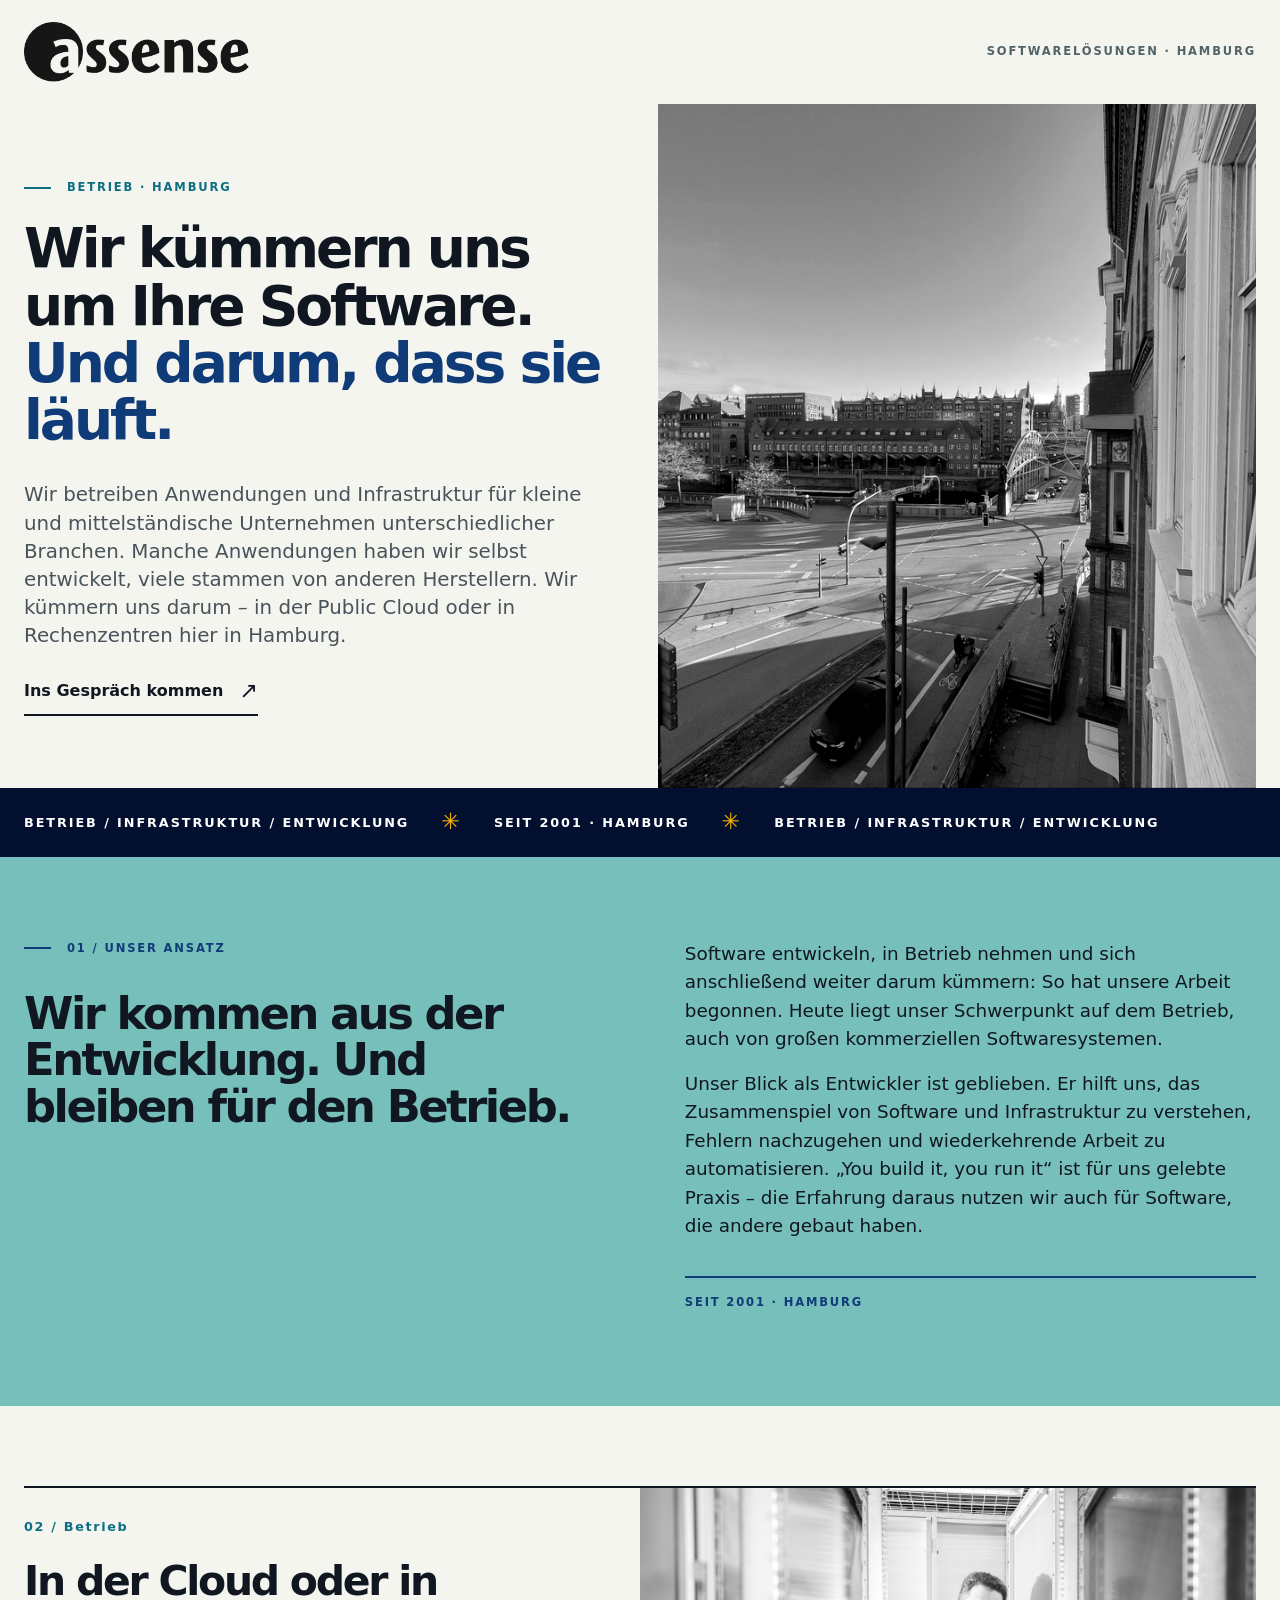
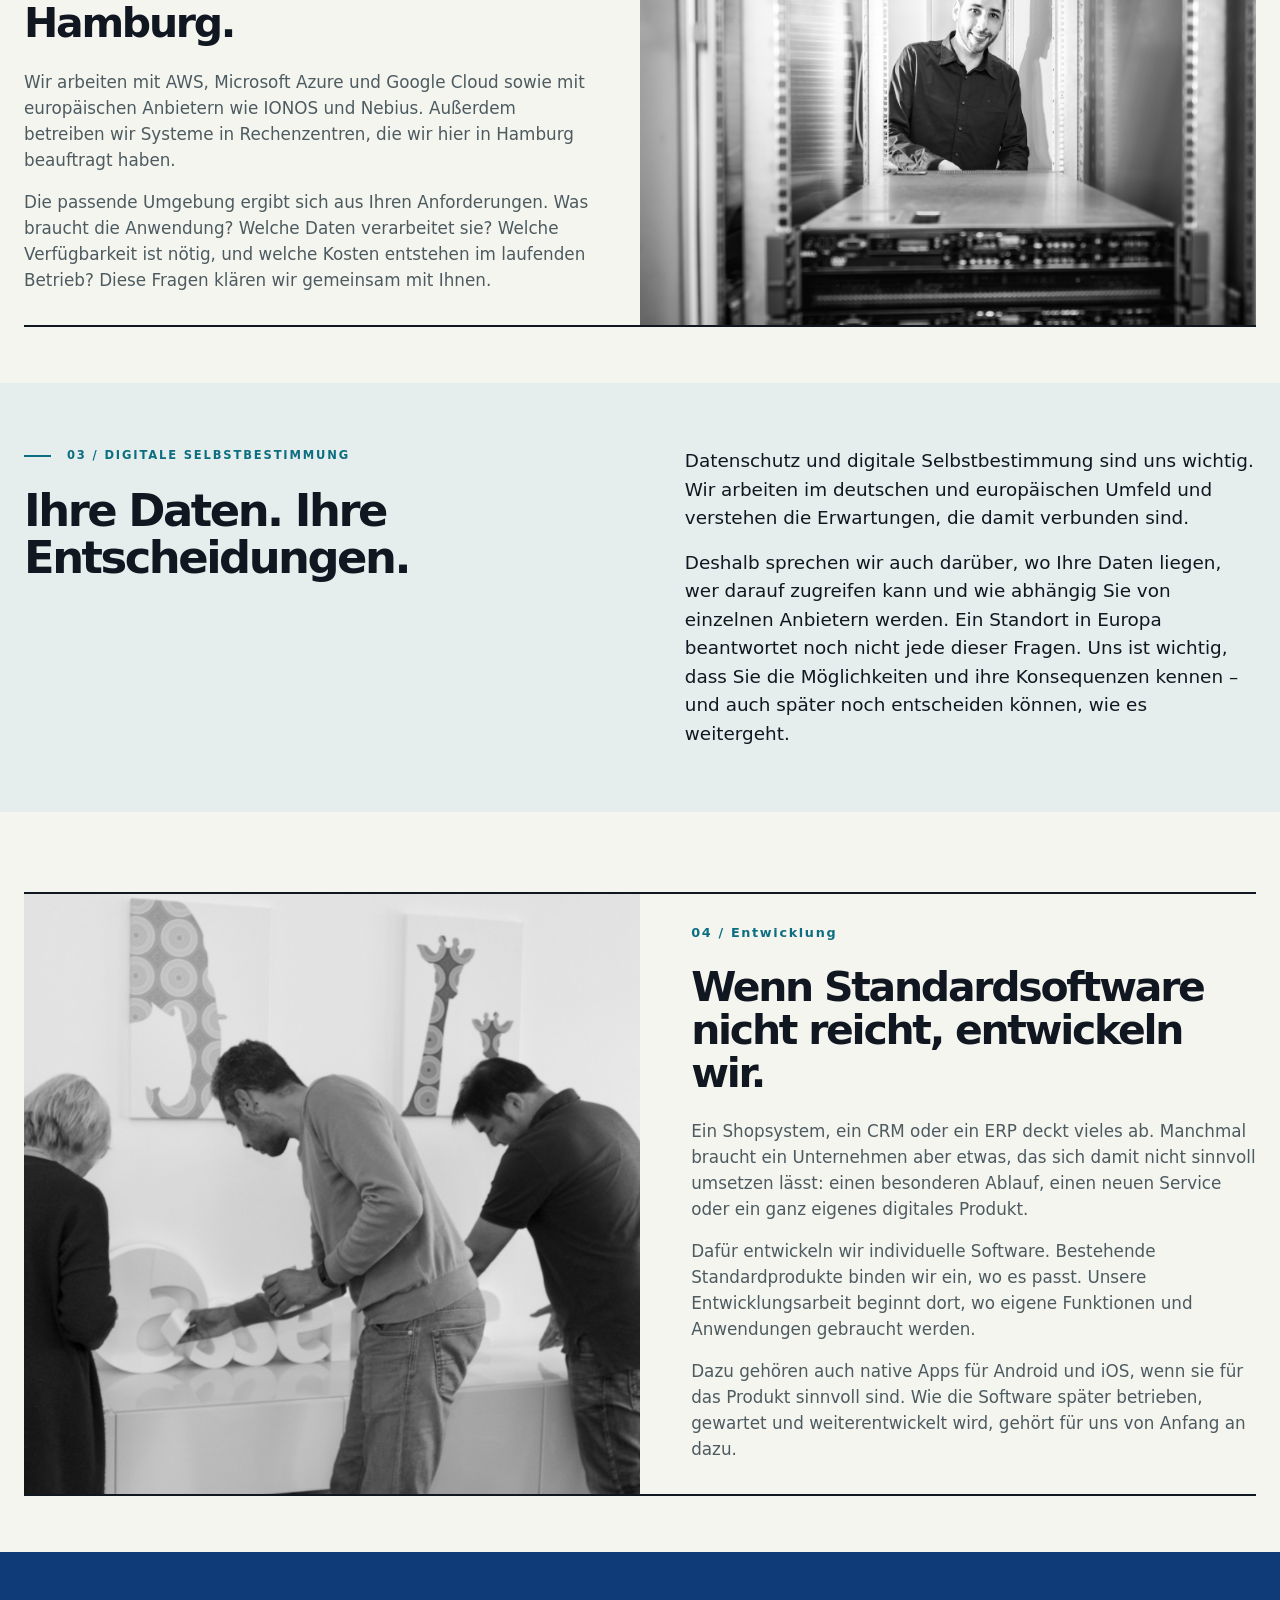
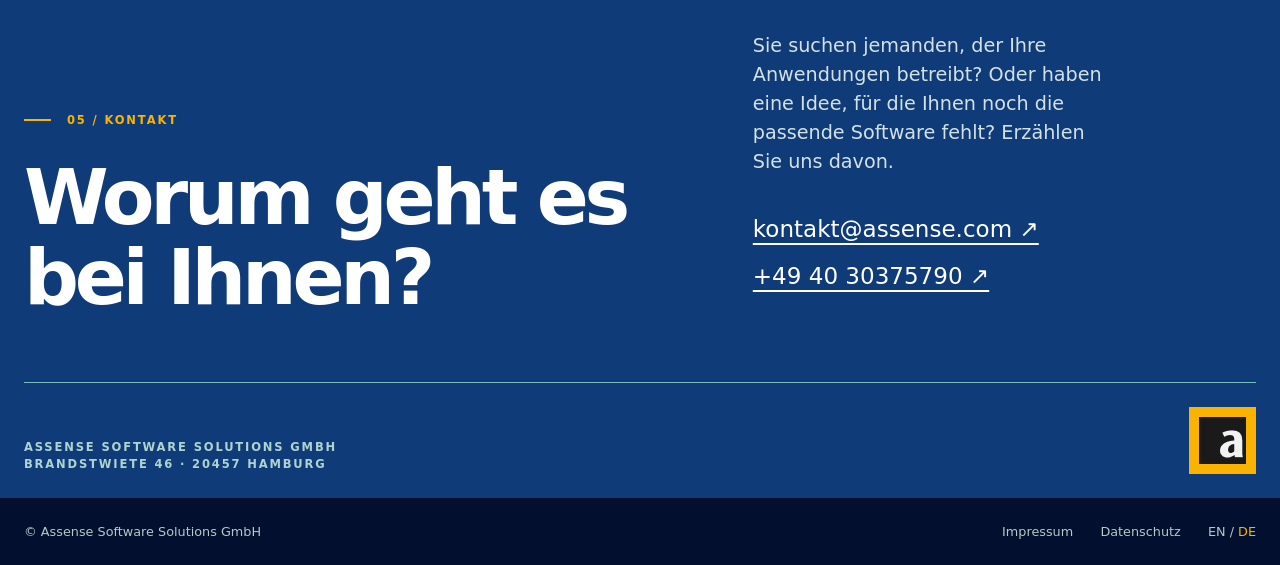
==== commit 4e08ad9b: "Rework homepage copy around operations and DevOps experience" ====
--- a/public/de/index.html
+++ b/public/de/index.html
@@ -5,7 +5,7 @@
     <meta name="viewport" content="width=device-width,initial-scale=1">
     <title>Assense Software Solutions — Hamburg</title>
     <link rel="stylesheet" href="../assets/site.css">
-    <meta name="description" content="Von der ersten Konzeption bis zum verlässlichen Betrieb entwickeln wir Software für die Anforderungen Ihres Unternehmens.">
+    <meta name="description" content="Betrieb von Anwendungen und Infrastruktur für kleine und mittelständische Unternehmen – in der Public Cloud und in Hamburg. Individuelle Software und native Apps.">
     <link rel="alternate" hreflang="en" href="https://assense.com/en/">
     <link rel="alternate" hreflang="de" href="https://assense.com/de/">
     <link rel="alternate" hreflang="x-default" href="https://assense.com/en/">
@@ -17,14 +17,14 @@
         <p class="mast-note">Softwarelösungen · Hamburg</p>
       </div>
     </header>
-    <main>
+    <main class="home">
       <section class="hero" aria-labelledby="hero-title">
         <div class="wrap hero-grid">
           <div class="hero-copy">
-            <p class="kicker">Softwarelösungen · Hamburg</p>
-            <h1 id="hero-title">Software mit<br><em>Weitblick.</em></h1>
+            <p class="kicker">Betrieb · Hamburg</p>
+            <h1 id="hero-title">Wir kümmern uns um Ihre Software.<br><em>Und darum, dass sie läuft.</em></h1>
             <div class="hero-bottom">
-              <p class="lede">Von der ersten Konzeption bis zum verlässlichen Betrieb entwickeln wir Software für die Anforderungen Ihres Unternehmens.</p>
+              <p class="lede">Wir betreiben Anwendungen und Infrastruktur für kleine und mittelständische Unternehmen unterschiedlicher Branchen. Manche Anwendungen haben wir selbst entwickelt, viele stammen von anderen Herstellern. Wir kümmern uns darum – in der Public Cloud oder in Rechenzentren hier in Hamburg.</p>
               <a class="arrow-link" href="#contact">Ins Gespräch kommen</a>
             </div>
           </div>
@@ -35,53 +35,64 @@
       </section>
       <div class="ticker" aria-hidden="true">
         <div class="wrap ticker-inner">
-          <span>KONZEPT / ENTWICKLUNG / BETRIEB</span>
-          <b>✳</b>
-          <span>Seit 2001 · Hamburg</span>
-          <b>✳</b>
-          <span>KONZEPT / ENTWICKLUNG / BETRIEB</span>
+          <span>BETRIEB / INFRASTRUKTUR / ENTWICKLUNG</span><b>✳</b>
+          <span>Seit 2001 · Hamburg</span><b>✳</b>
+          <span>BETRIEB / INFRASTRUKTUR / ENTWICKLUNG</span>
         </div>
       </div>
       <section class="approach" aria-labelledby="approach-title">
         <div class="wrap approach-grid">
           <div>
             <p class="kicker">01 / Unser Ansatz</p>
-            <h2 id="approach-title">Den gesamten Lebenszyklus mitdenken.</h2>
+            <h2 id="approach-title">Wir kommen aus der Entwicklung. Und bleiben für den Betrieb.</h2>
           </div>
           <div class="approach-copy">
-            <p>Wir begleiten kleine und mittelständische Unternehmen bei digitalen Angeboten. Konzeption, Entwicklung und Betrieb gehören für uns zusammen: Eine frühe Entscheidung muss sich auch im späteren Alltag bewähren.</p>
+              <p>Software entwickeln, in Betrieb nehmen und sich anschließend weiter darum kümmern: So hat unsere Arbeit begonnen. Heute liegt unser Schwerpunkt auf dem Betrieb, auch von großen kommerziellen Softwaresystemen.</p>
+              <p>Unser Blick als Entwickler ist geblieben. Er hilft uns, das Zusammenspiel von Software und Infrastruktur zu verstehen, Fehlern nachzugehen und wiederkehrende Arbeit zu automatisieren. „You build it, you run it“ ist für uns gelebte Praxis – die Erfahrung daraus nutzen wir auch für Software, die andere gebaut haben.</p>
             <div class="approach-rule"></div>
             <p class="micro">Seit 2001 · Hamburg</p>
           </div>
         </div>
       </section>
-      <section class="services" aria-labelledby="services-title">
+      <section class="services" aria-labelledby="operations-title">
         <div class="wrap">
-          <div class="services-heading">
-            <div>
-              <p class="kicker">02 / Unsere Arbeit</p>
-              <h2 id="services-title">Von der Idee zum verlässlichen Dienst.</h2>
-            </div>
-            <p>Von der ersten Konzeption bis zum verlässlichen Betrieb entwickeln wir Software für die Anforderungen Ihres Unternehmens.</p>
-          </div>
           <article class="service-row">
             <div class="service-copy">
-              <p class="service-no">01 / ENTWICKLUNG</p>
-              <h3>Entwicklung</h3>
-              <p>Wir wägen Chancen und Risiken neuer Technologien ab, machen Ideen mit Prototypen greifbar und entwerfen passende Architekturen. Unser Spektrum reicht von Serviceportalen und spezialisierten Backends bis zu mobilen Apps.</p>
+              <p class="service-no">02 / Betrieb</p>
+              <h2 id="operations-title">In der Cloud oder in Hamburg.</h2>
+              <p>Wir arbeiten mit AWS, Microsoft Azure und Google Cloud sowie mit europäischen Anbietern wie IONOS und Nebius. Außerdem betreiben wir Systeme in Rechenzentren, die wir hier in Hamburg beauftragt haben.</p>
+              <p>Die passende Umgebung ergibt sich aus Ihren Anforderungen. Was braucht die Anwendung? Welche Daten verarbeitet sie? Welche Verfügbarkeit ist nötig, und welche Kosten entstehen im laufenden Betrieb? Diese Fragen klären wir gemeinsam mit Ihnen.</p>
             </div>
+            <div class="service-visual">
+              <img src="../images/operations_1.jpeg" alt="" loading="lazy">
+            </div>
+          </article>
+        </div>
+      </section>
+      <section class="autonomy" aria-labelledby="autonomy-title">
+        <div class="wrap approach-grid">
+          <div>
+            <p class="kicker">03 / Digitale Selbstbestimmung</p>
+            <h2 id="autonomy-title">Ihre Daten. Ihre Entscheidungen.</h2>
+          </div>
+          <div class="autonomy-copy">
+              <p>Datenschutz und digitale Selbstbestimmung sind uns wichtig. Wir arbeiten im deutschen und europäischen Umfeld und verstehen die Erwartungen, die damit verbunden sind.</p>
+              <p>Deshalb sprechen wir auch darüber, wo Ihre Daten liegen, wer darauf zugreifen kann und wie abhängig Sie von einzelnen Anbietern werden. Ein Standort in Europa beantwortet noch nicht jede dieser Fragen. Uns ist wichtig, dass Sie die Möglichkeiten und ihre Konsequenzen kennen – und auch später noch entscheiden können, wie es weitergeht.</p>
+          </div>
+        </div>
+      </section>
+      <section class="services" aria-labelledby="development-title">
+        <div class="wrap">
+          <article class="service-row reverse">
             <div class="service-visual">
               <img src="../images/assembly.png" alt="" loading="lazy">
             </div>
-          </article>
-          <article class="service-row reverse">
-            <div class="service-visual">
-              <img src="../images/operations_1.jpeg" alt="" loading="lazy">
-            </div>
             <div class="service-copy">
-              <p class="service-no">02 / BETRIEB</p>
-              <h3>Betrieb</h3>
-              <p>Wir betreiben Systeme mit Anforderungen, die standardisiertes Hosting nicht immer erfüllt. Maßgeschneiderte Konfigurationen und die enge Zusammenarbeit von Entwicklung und Betrieb halten diese Systeme wirksam.</p>
+              <p class="service-no">04 / Entwicklung</p>
+              <h2 id="development-title">Wenn Standardsoftware nicht reicht, entwickeln wir.</h2>
+              <p>Ein Shopsystem, ein CRM oder ein ERP deckt vieles ab. Manchmal braucht ein Unternehmen aber etwas, das sich damit nicht sinnvoll umsetzen lässt: einen besonderen Ablauf, einen neuen Service oder ein ganz eigenes digitales Produkt.</p>
+              <p>Dafür entwickeln wir individuelle Software. Bestehende Standardprodukte binden wir ein, wo es passt. Unsere Entwicklungsarbeit beginnt dort, wo eigene Funktionen und Anwendungen gebraucht werden.</p>
+              <p>Dazu gehören auch native Apps für Android und iOS, wenn sie für das Produkt sinnvoll sind. Wie die Software später betrieben, gewartet und weiterentwickelt wird, gehört für uns von Anfang an dazu.</p>
             </div>
           </article>
         </div>
@@ -90,11 +101,11 @@
         <div class="wrap">
           <div class="contact-grid">
             <div>
-              <p class="kicker">03 / Kontakt</p>
-              <h2 id="contact-title">Gute Zusammenarbeit beginnt im Gespräch.</h2>
+              <p class="kicker">05 / Kontakt</p>
+              <h2 id="contact-title">Worum geht es bei Ihnen?</h2>
             </div>
             <div class="contact-content">
-              <p>Erzählen Sie uns von Ihrem Vorhaben. Gemeinsam finden wir heraus, wie wir Sie unterstützen können.</p>
+              <p>Sie suchen jemanden, der Ihre Anwendungen betreibt? Oder haben eine Idee, für die Ihnen noch die passende Software fehlt? Erzählen Sie uns davon.</p>
               <a href="mailto:kontakt@assense.com">kontakt@assense.com ↗</a>
               <a href="tel:+494030375790">+49 40 30375790 ↗</a>
             </div>
--- a/public/assets/site.css
+++ b/public/assets/site.css
@@ -554,3 +554,65 @@
   padding: 1rem 1.25rem;
   border-left: 4px solid #0d6e82;
 }
+
+/* Longer editorial copy on the home pages. */
+.home .hero-grid > *, .home .approach-grid > *, .home .service-row > * {
+  min-width: 0;
+}
+.home h1 {
+  font-size: clamp(2.5rem, 4.3vw, 4.5rem);
+  max-width: 18ch;
+  margin: 1.5rem 0 2rem;
+}
+.home .hero-bottom {
+  display: block;
+}
+.home .lede {
+  max-width: 48ch;
+}
+.home .arrow-link {
+  margin-top: 1.5rem;
+}
+.home .approach h2, .home .autonomy h2 {
+  font-size: clamp(2.2rem, 3.5vw, 3.8rem);
+  max-width: 22ch;
+}
+.home .approach-copy > p:not(.micro), .home .autonomy-copy p {
+  font-size: 1.15rem;
+  line-height: 1.55;
+  max-width: 54ch;
+  font-weight: 400;
+}
+.home .approach-copy p + p, .home .autonomy-copy p + p,
+.home .service-copy p + p {
+  margin-top: 1rem;
+}
+.home .service-row, .home .service-row.reverse {
+  grid-template-columns: 1fr 1fr;
+}
+.home .service-copy h2 {
+  font-size: clamp(2.1rem, 3.2vw, 3.5rem);
+  max-width: 22ch;
+  margin: 1.5rem 0;
+}
+.home .service-copy > p:not(.service-no) {
+  font-size: 1.05rem;
+  line-height: 1.55;
+  color: #4d5b60;
+  max-width: 54ch;
+}
+.home .autonomy {
+  padding: 4rem 0;
+  background: #e5eeec;
+}
+.home .autonomy .kicker {
+  margin-bottom: 1.5rem;
+}
+@media (max-width: 700px) {
+  .home .service-row, .home .service-row.reverse {
+    grid-template-columns: 1fr;
+  }
+  .home .hero-copy {
+    min-height: auto;
+  }
+}
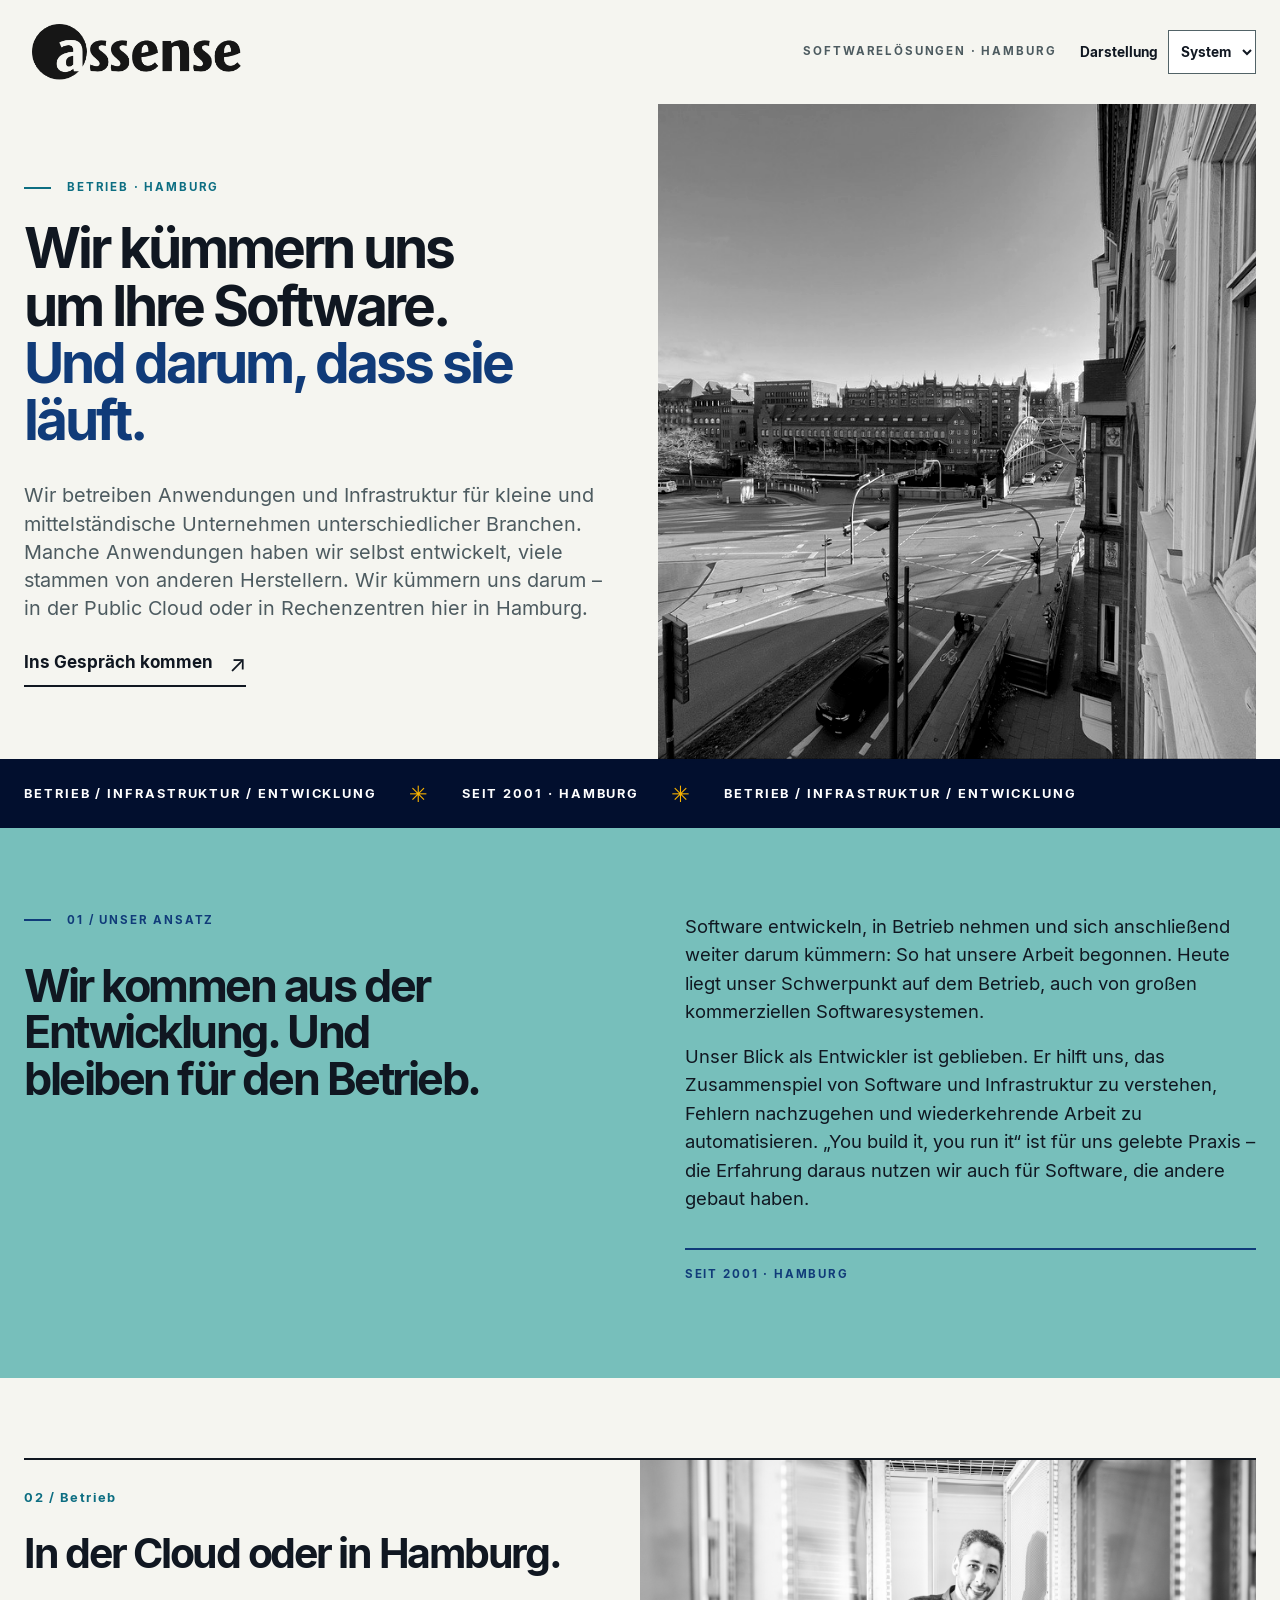
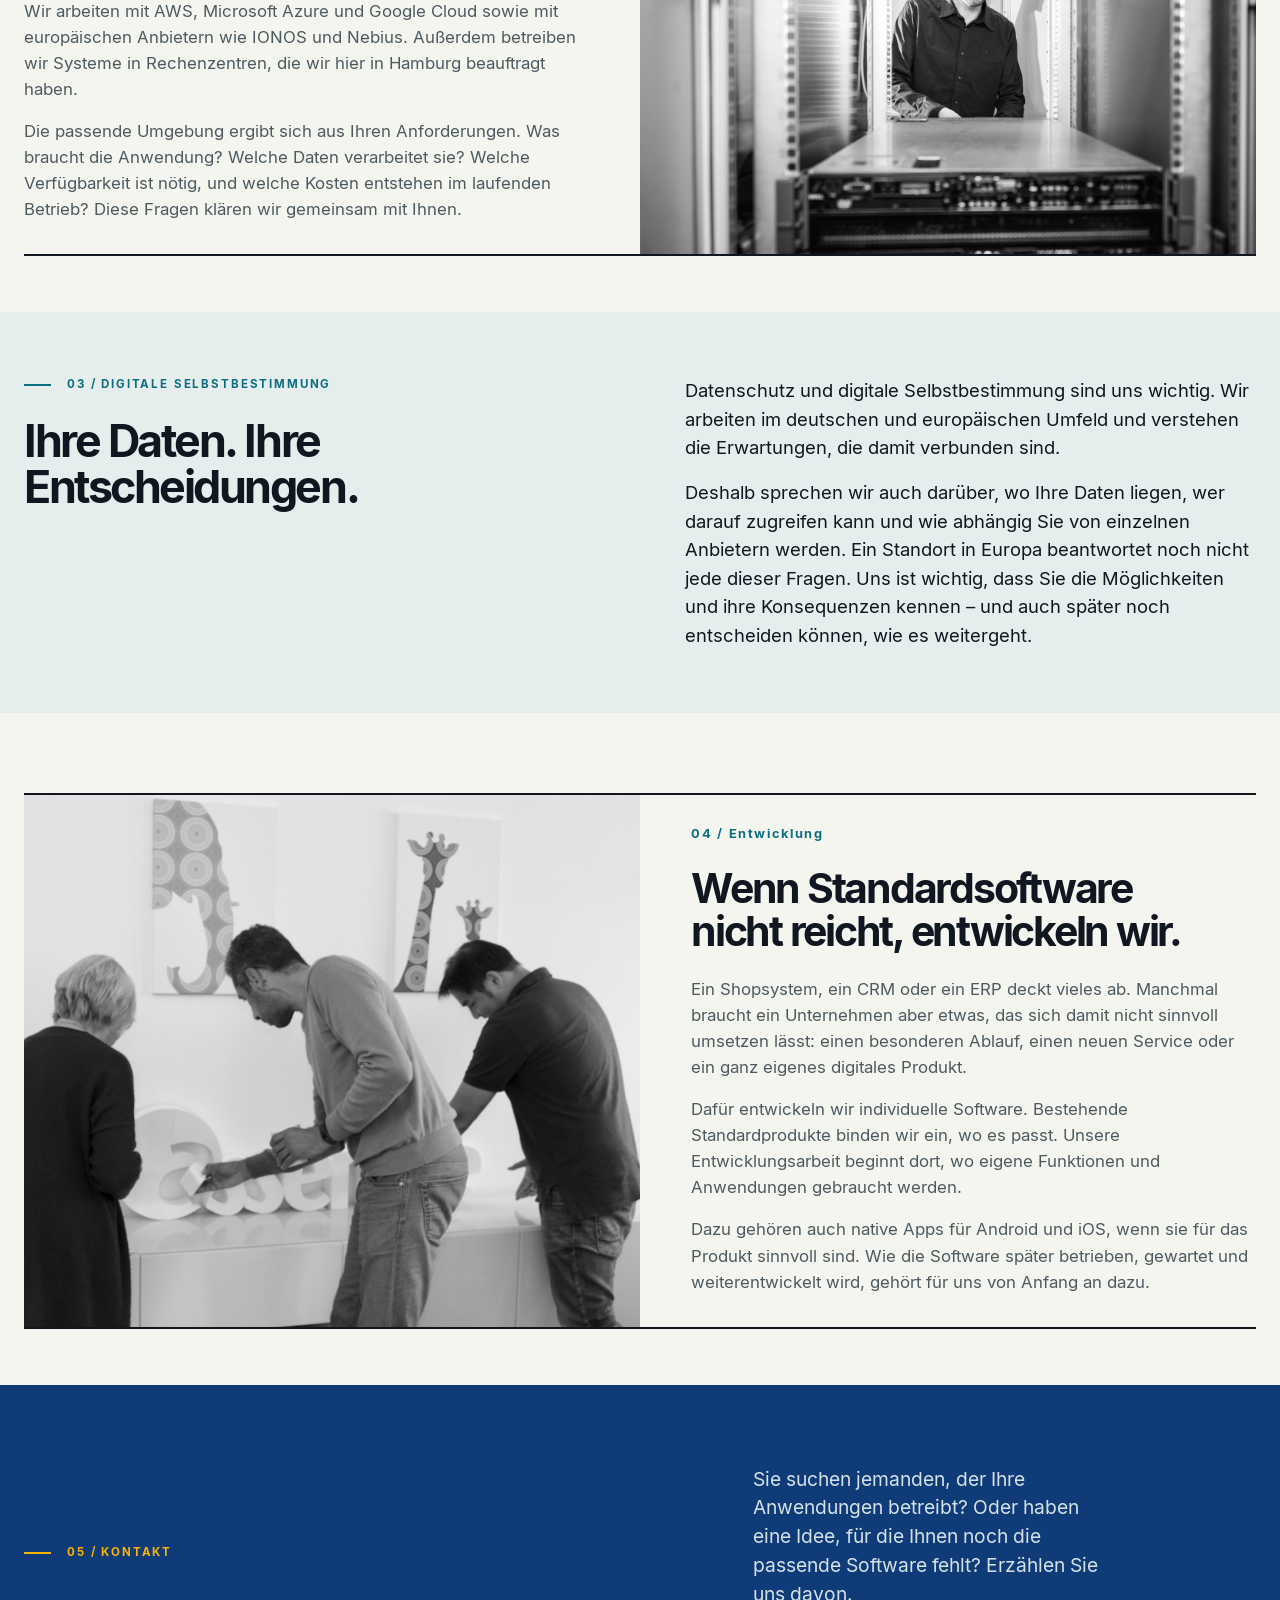
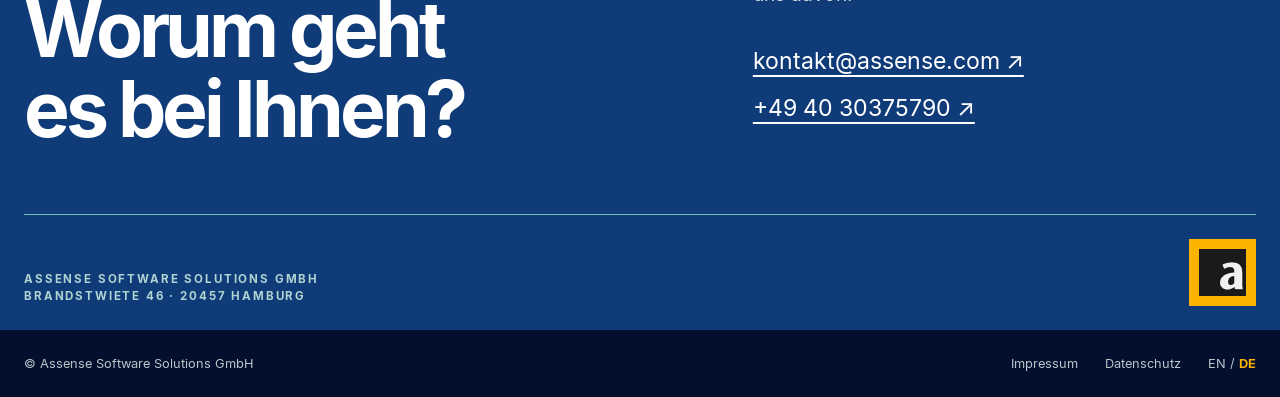
==== commit dd09d7d2: "Add adaptive corporate dark mode with appearance preference" ====
--- a/public/de/index.html
+++ b/public/de/index.html
@@ -4,6 +4,7 @@
     <meta charset="utf-8">
     <meta name="viewport" content="width=device-width,initial-scale=1">
     <title>Assense Software Solutions — Hamburg</title>
+    <script src="../assets/theme.js"></script>
     <link rel="stylesheet" href="../assets/site.css">
     <meta name="description" content="Betrieb von Anwendungen und Infrastruktur für kleine und mittelständische Unternehmen – in der Public Cloud und in Hamburg. Individuelle Software und native Apps.">
     <link rel="alternate" hreflang="en" href="https://assense.com/en/">
@@ -14,7 +15,17 @@
     <header class="mast">
       <div class="wrap mast-inner">
         <img src="../assense_logo_dark.png" alt="Assense">
-        <p class="mast-note">Softwarelösungen · Hamburg</p>
+        <div class="mast-actions">
+          <p class="mast-note">Softwarelösungen · Hamburg</p>
+          <label class="theme-picker" hidden>
+            Darstellung
+            <select name="theme">
+              <option value="system">System</option>
+              <option value="light">Hell</option>
+              <option value="dark">Dunkel</option>
+            </select>
+          </label>
+        </div>
       </div>
     </header>
     <main class="home">
--- a/public/assets/site.css
+++ b/public/assets/site.css
@@ -1,3 +1,5 @@
+@import url("assense.css");
+
 * {
   box-sizing: border-box;
 }
@@ -8,9 +10,9 @@
 
 body {
   margin: 0;
-  background: #f5f5f0;
-  color: #101721;
-  font-family: system-ui, -apple-system, "Segoe UI", Roboto, Arial, sans-serif;
+  background: var(--assense-canvas);
+  color: var(--assense-text);
+  font-family: var(--assense-font);
   line-height: 1.5;
 }
 
@@ -23,9 +25,10 @@
   color: inherit;
 }
 
-a:focus-visible {
-  outline: 3px solid #f9b300;
+:focus-visible {
+  outline: 3px solid var(--assense-link);
   outline-offset: 4px;
+  box-shadow: 0 0 0 7px var(--assense-yellow);
 }
 
 h1, h2, h3, p {
@@ -43,7 +46,7 @@
 }
 
 .mast {
-  background: #f5f5f0;
+  background: var(--assense-canvas);
 }
 
 .mast-inner {
@@ -62,16 +65,16 @@
   font-size: .72rem;
   letter-spacing: .16em;
   text-transform: uppercase;
-  font-weight: 750;
+  font-weight: 700;
 }
 
 .mast-note {
-  color: #526367;
+  color: var(--assense-secondary);
   text-align: right;
 }
 
 .hero {
-  background: #f5f5f0;
+  background: var(--assense-canvas);
 }
 
 .hero-grid {
@@ -88,7 +91,7 @@
 }
 
 .kicker {
-  color: #0d6e82;
+  color: var(--assense-label);
   display: flex;
   align-items: center;
   gap: 1rem;
@@ -104,13 +107,13 @@
 h1 {
   font-size: clamp(4.6rem, 7.5vw, 8rem);
   max-width: 10ch;
-  font-weight: 750;
+  font-weight: 700;
   margin: .6rem 0;
 }
 
 h1 em {
   font-style: normal;
-  color: #103b79;
+  color: var(--assense-link);
 }
 
 .hero-bottom {
@@ -124,11 +127,11 @@
   font-size: clamp(1.08rem, 1.55vw, 1.4rem);
   max-width: 30ch;
   line-height: 1.42;
-  color: #48545a;
+  color: var(--assense-secondary);
 }
 
 .arrow-link {
-  font-weight: 750;
+  font-weight: 700;
   text-decoration: none;
   white-space: nowrap;
   display: inline-flex;
@@ -175,7 +178,7 @@
   font-size: .8rem;
   text-transform: uppercase;
   letter-spacing: .15em;
-  font-weight: 750;
+  font-weight: 700;
 }
 
 .ticker b {
@@ -185,7 +188,7 @@
 }
 
 .approach {
-  background: #77bfbb;
+  background: var(--assense-quote);
   padding: 5.2rem 0 5.6rem;
   position: relative;
 }
@@ -202,7 +205,7 @@
 }
 
 .approach .kicker {
-  color: #103b79;
+  color: var(--assense-link);
   margin-bottom: 2.1rem;
 }
 
@@ -220,16 +223,16 @@
 
 .approach-rule {
   height: 2px;
-  background: #103b79;
+  background: var(--assense-link);
   margin: 2.2rem 0 1rem;
 }
 
 .approach-copy .micro {
-  color: #103b79;
+  color: var(--assense-link);
 }
 
 .services {
-  background: #f5f5f0;
+  background: var(--assense-canvas);
   padding: 5rem 0 3.5rem;
 }
 
@@ -252,7 +255,7 @@
 
 .services-heading p:last-child {
   max-width: 40ch;
-  color: #58646a;
+  color: var(--assense-secondary);
   font-size: 1.12rem;
   justify-self: end;
 }
@@ -261,11 +264,11 @@
   display: grid;
   grid-template-columns: .82fr 1.18fr;
   min-height: 360px;
-  border-top: 2px solid #101721;
+  border-top: 2px solid var(--assense-rule);
 }
 
 .service-row:last-child {
-  border-bottom: 2px solid #101721;
+  border-bottom: 2px solid var(--assense-rule);
 }
 
 .service-row.reverse {
@@ -284,10 +287,10 @@
 }
 
 .service-no {
-  color: #0d6e82;
+  color: var(--assense-label);
   font-size: .8rem;
   letter-spacing: .13em;
-  font-weight: 750;
+  font-weight: 700;
 }
 
 .service-copy h3 {
@@ -298,7 +301,7 @@
 .service-copy p:last-child {
   font-size: 1.05rem;
   line-height: 1.5;
-  color: #4d5b60;
+  color: var(--assense-secondary);
   max-width: 51ch;
 }
 
@@ -509,7 +512,7 @@
 }
 
 .legal {
-  background: #f5f5f0;
+  background: var(--assense-canvas);
   min-height: 65vh;
   padding: 3.5rem 0 6rem;
 }
@@ -550,9 +553,9 @@
 }
 
 .legal-note {
-  background: #e5eeec;
+  background: var(--assense-surface);
   padding: 1rem 1.25rem;
-  border-left: 4px solid #0d6e82;
+  border-left: 4px solid var(--assense-label);
 }
 
 /* Longer editorial copy on the home pages. */
@@ -598,12 +601,12 @@
 .home .service-copy > p:not(.service-no) {
   font-size: 1.05rem;
   line-height: 1.55;
-  color: #4d5b60;
+  color: var(--assense-secondary);
   max-width: 54ch;
 }
 .home .autonomy {
   padding: 4rem 0;
-  background: #e5eeec;
+  background: var(--assense-surface);
 }
 .home .autonomy .kicker {
   margin-bottom: 1.5rem;
@@ -616,3 +619,110 @@
     min-height: auto;
   }
 }
+
+/* The shared base supplies brand tokens, fonts and automatic dark mode.
+   These composition rules retain the website's full-width editorial sections. */
+body > .mast {
+  display: block;
+  min-block-size: 0;
+  padding: 0;
+  border: 0;
+}
+body > main, body > .footer {
+  padding-inline: 0;
+}
+main.home {
+  padding-block: 0;
+}
+.home > section {
+  border-block-start: 0;
+}
+.home > .hero {
+  padding-block: 0;
+}
+.mast-inner {
+  min-height: 104px;
+  height: auto;
+  padding-block: 1rem;
+  flex-wrap: wrap;
+  gap: 1rem 2rem;
+}
+.mast img {
+  /* Original artwork stays on paper, including in dark mode. */
+  background: var(--assense-paper);
+}
+.mast-actions {
+  display: flex;
+  align-items: center;
+  justify-content: flex-end;
+  flex-wrap: wrap;
+  gap: .5rem 1.5rem;
+}
+.theme-picker {
+  display: flex;
+  align-items: center;
+  gap: .6rem;
+  margin: 0;
+  font-size: .85rem;
+}
+.theme-picker select {
+  inline-size: auto;
+  min-block-size: 2.75rem;
+  padding: .5rem;
+}
+.footer-links {
+  flex-wrap: wrap;
+}
+@media (max-width: 700px) {
+  .mast-inner {
+    min-height: 76px;
+    gap: .75rem 1rem;
+  }
+  .mast-actions {
+    justify-content: flex-start;
+  }
+}
+
+/* Explicit choices override the automatic roles only on screen. */
+@media screen {
+  :root[data-theme="light"] {
+    color-scheme: light;
+    --assense-canvas: var(--assense-paper);
+    --assense-text: var(--assense-ink);
+    --assense-link: var(--assense-blue);
+    --assense-label: var(--assense-accent);
+    --assense-secondary: var(--assense-muted);
+    --assense-surface: var(--assense-wash);
+    --assense-quote: var(--assense-teal);
+    --assense-field: #fff;
+    --assense-rule: var(--assense-ink);
+    --assense-control-border: var(--assense-border);
+    --assense-action: var(--assense-blue);
+    --assense-action-text: #fff;
+    --assense-action-hover: var(--assense-navy);
+  }
+  :root[data-theme="dark"] {
+    color-scheme: dark;
+    --assense-canvas: var(--assense-ink);
+    --assense-text: var(--assense-paper);
+    --assense-link: #a2c8ff;
+    --assense-label: var(--assense-teal);
+    --assense-secondary: #b9c7c9;
+    --assense-surface: #1b2c38;
+    --assense-quote: #153f4c;
+    --assense-field: #162330;
+    --assense-rule: #82999d;
+    --assense-control-border: #82999d;
+    --assense-action: var(--assense-teal);
+    --assense-action-text: var(--assense-ink);
+    --assense-action-hover: #a2d9d5;
+  }
+}
+
+@media (forced-colors: active) {
+  :focus-visible { outline-color: Highlight; box-shadow: none; }
+}
+@media print {
+  .theme-picker { display: none; }
+  body { background: white; color: black; }
+}
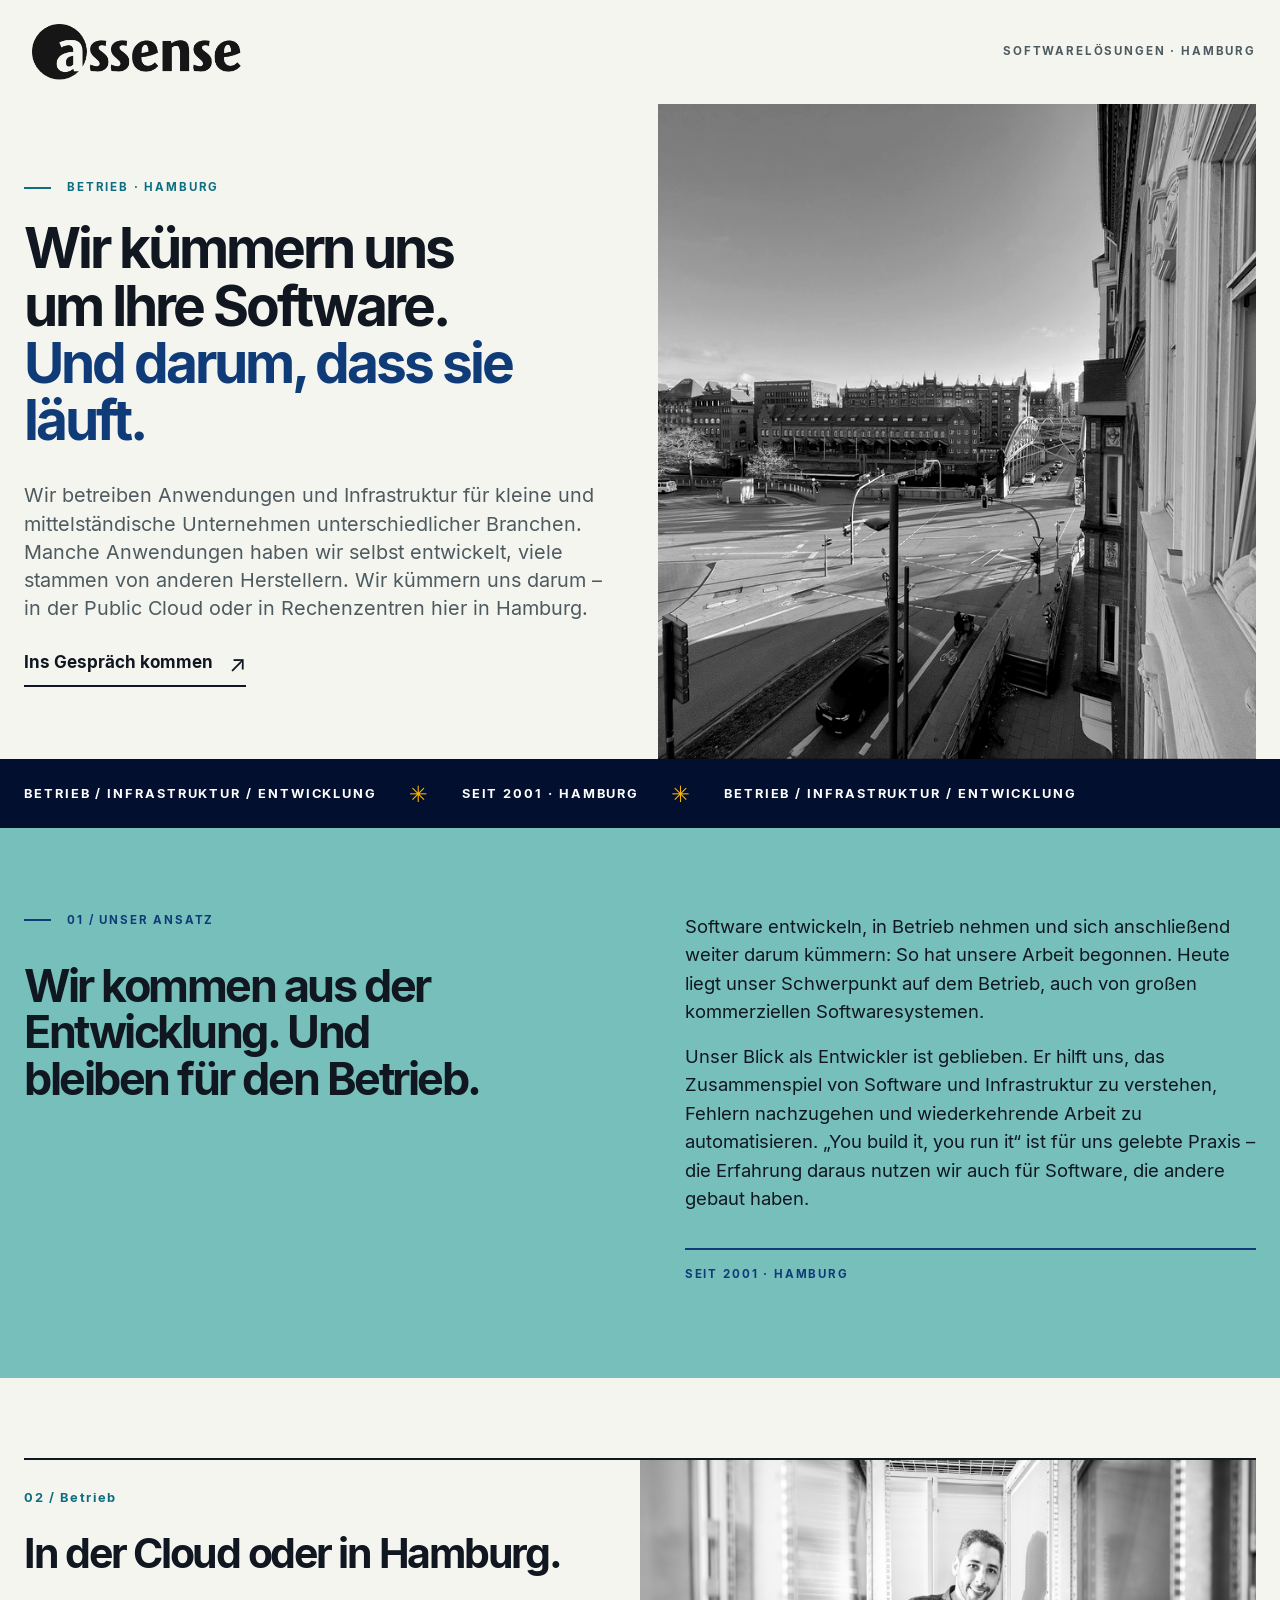
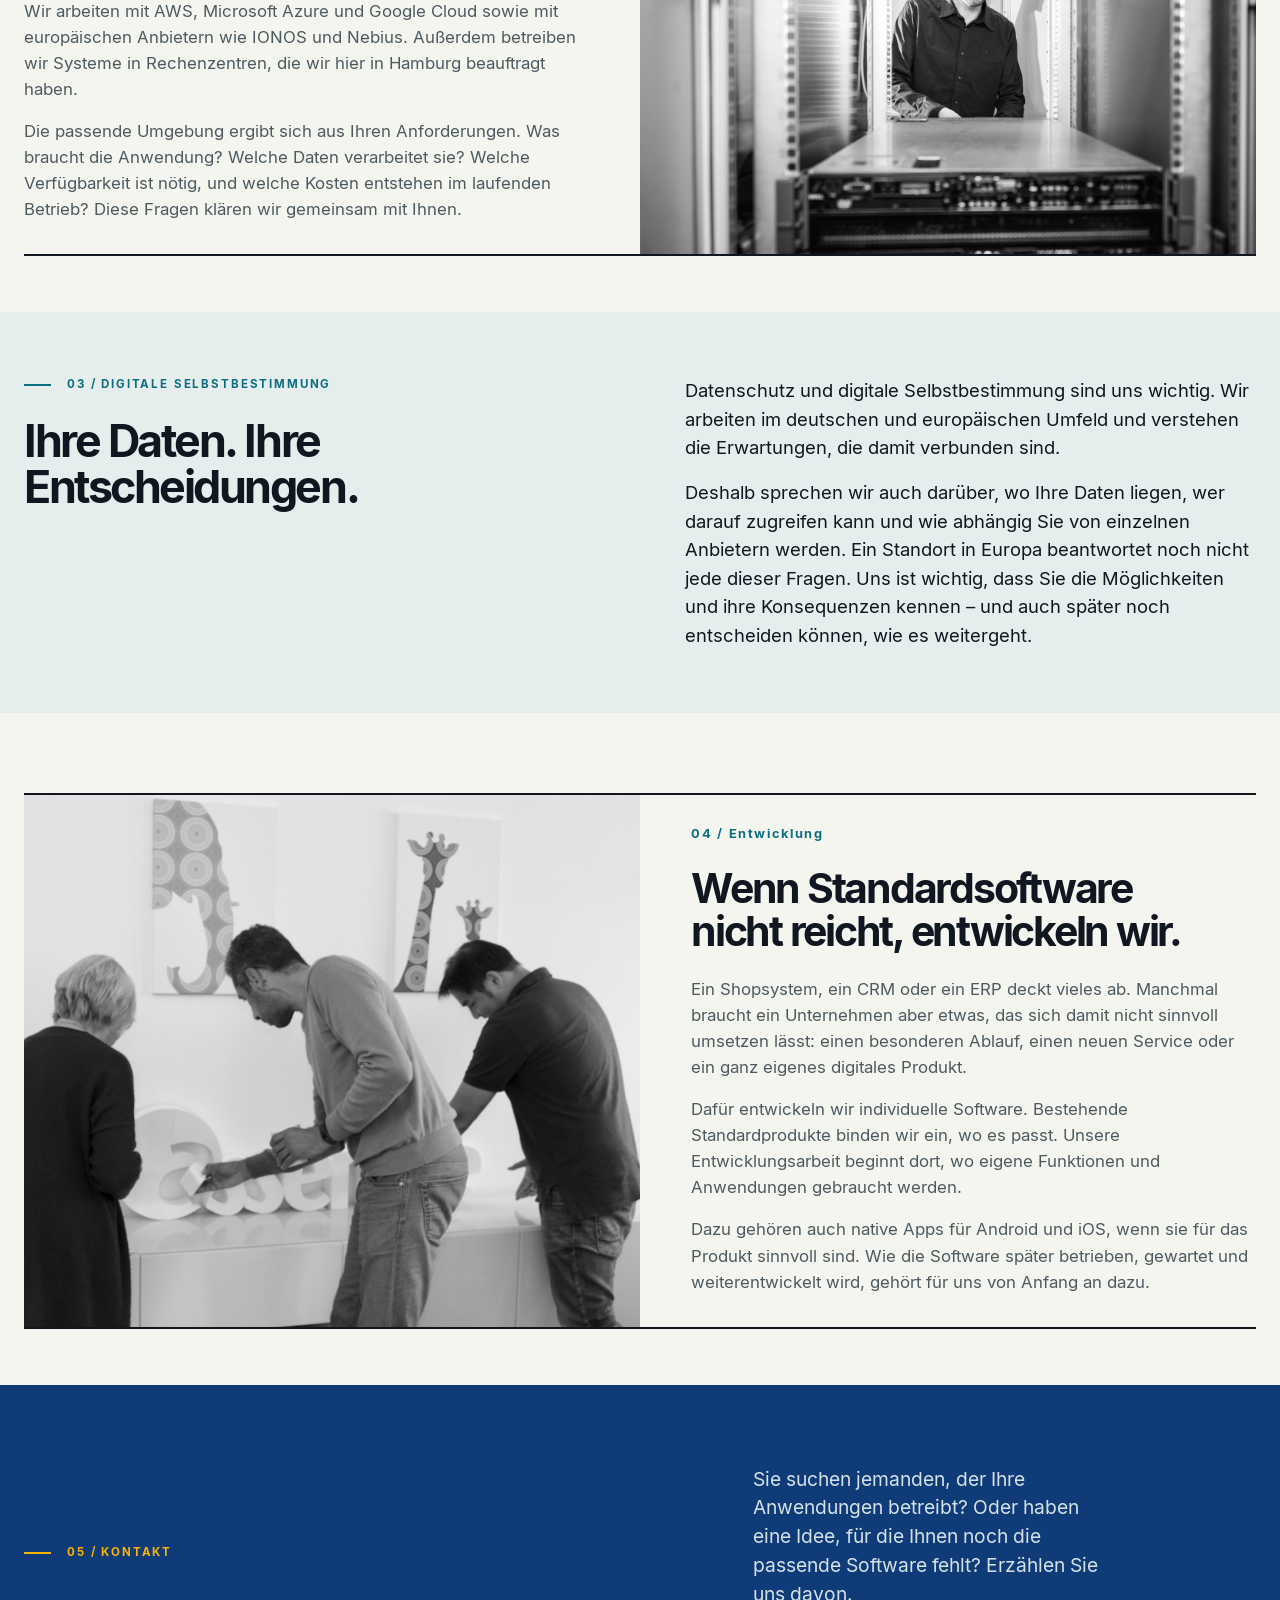
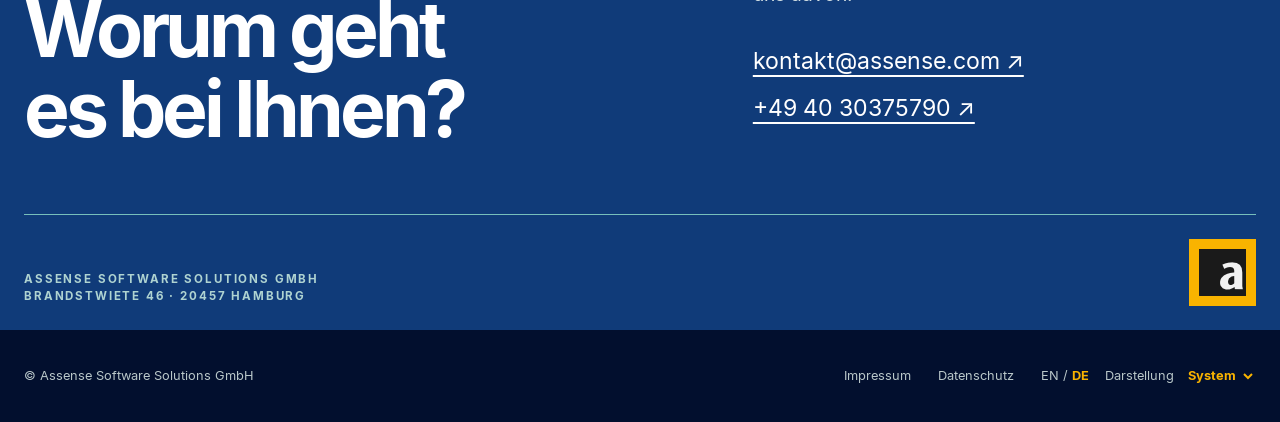
==== commit 9fb04abe: "Move appearance selector beside footer language links" ====
--- a/public/de/index.html
+++ b/public/de/index.html
@@ -15,17 +15,7 @@
     <header class="mast">
       <div class="wrap mast-inner">
         <img src="../assense_logo_dark.png" alt="Assense">
-        <div class="mast-actions">
-          <p class="mast-note">Softwarelösungen · Hamburg</p>
-          <label class="theme-picker" hidden>
-            Darstellung
-            <select name="theme">
-              <option value="system">System</option>
-              <option value="light">Hell</option>
-              <option value="dark">Dunkel</option>
-            </select>
-          </label>
-        </div>
+        <p class="mast-note">Softwarelösungen · Hamburg</p>
       </div>
     </header>
     <main class="home">
@@ -134,7 +124,17 @@
         <div class="footer-links">
           <a href="imprint/">Impressum</a>
           <a href="privacy/">Datenschutz</a>
-          <span class="lang"><a href="../en/" lang="en">EN</a> / <a href="../de/" aria-current="page" lang="de">DE</a></span>
+          <div class="footer-preferences">
+            <span class="lang"><a href="../en/" lang="en">EN</a> / <a href="../de/" aria-current="page" lang="de">DE</a></span>
+            <label class="theme-picker" hidden>
+              Darstellung
+              <select name="theme">
+                <option value="system">System</option>
+                <option value="light">Hell</option>
+                <option value="dark">Dunkel</option>
+              </select>
+            </label>
+          </div>
         </div>
       </div>
     </footer>
--- a/public/assets/site.css
+++ b/public/assets/site.css
@@ -651,35 +651,54 @@
   /* Original artwork stays on paper, including in dark mode. */
   background: var(--assense-paper);
 }
-.mast-actions {
-  display: flex;
+/* Keep language and appearance together as quiet footer preferences.
+   The native labelled select retains keyboard/touch behavior and focus states. */
+.footer-inner, .footer-links {
   align-items: center;
-  justify-content: flex-end;
+}
+.footer-links {
   flex-wrap: wrap;
-  gap: .5rem 1.5rem;
-}
-.theme-picker {
+}
+.footer-preferences {
   display: flex;
   align-items: center;
-  gap: .6rem;
+  flex-wrap: wrap;
+  gap: .5rem 1rem;
+}
+.footer .theme-picker {
+  display: flex;
+  align-items: center;
+  gap: .35rem;
   margin: 0;
-  font-size: .85rem;
-}
-.theme-picker select {
+  font: inherit;
+  white-space: nowrap;
+}
+.footer .theme-picker select {
   inline-size: auto;
   min-block-size: 2.75rem;
-  padding: .5rem;
-}
-.footer-links {
-  flex-wrap: wrap;
+  padding: .25rem;
+  border: 0;
+  border-radius: 0;
+  background: var(--assense-navy);
+  color: var(--assense-yellow);
+  color-scheme: dark;
+  font: inherit;
+  font-weight: 700;
+  cursor: pointer;
+}
+.footer .theme-picker select:hover {
+  text-decoration: underline;
+  text-underline-offset: .25em;
+}
+@media (forced-colors: active) {
+  .footer .theme-picker select {
+    border: 1px solid ButtonText;
+  }
 }
 @media (max-width: 700px) {
   .mast-inner {
     min-height: 76px;
     gap: .75rem 1rem;
-  }
-  .mast-actions {
-    justify-content: flex-start;
   }
 }
 
@@ -723,6 +742,6 @@
   :focus-visible { outline-color: Highlight; box-shadow: none; }
 }
 @media print {
-  .theme-picker { display: none; }
+  .footer .theme-picker { display: none; }
   body { background: white; color: black; }
 }
